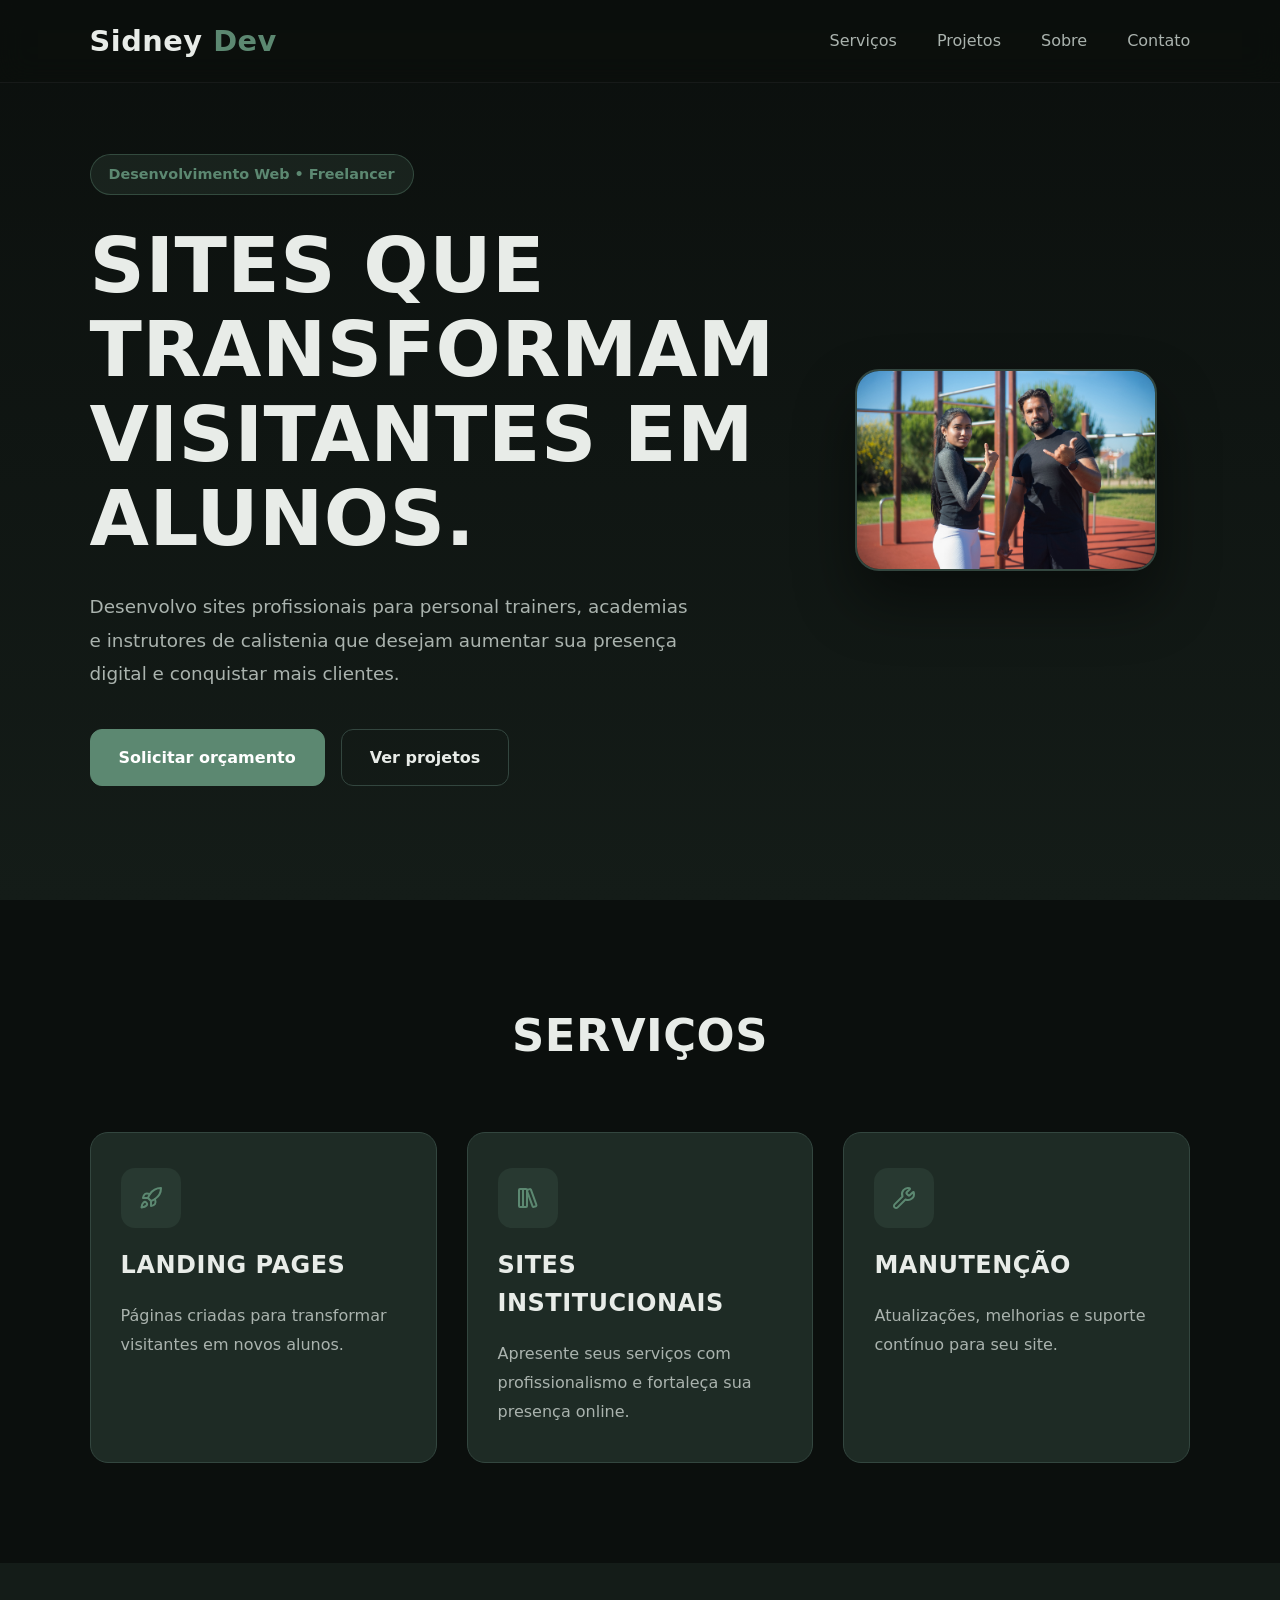
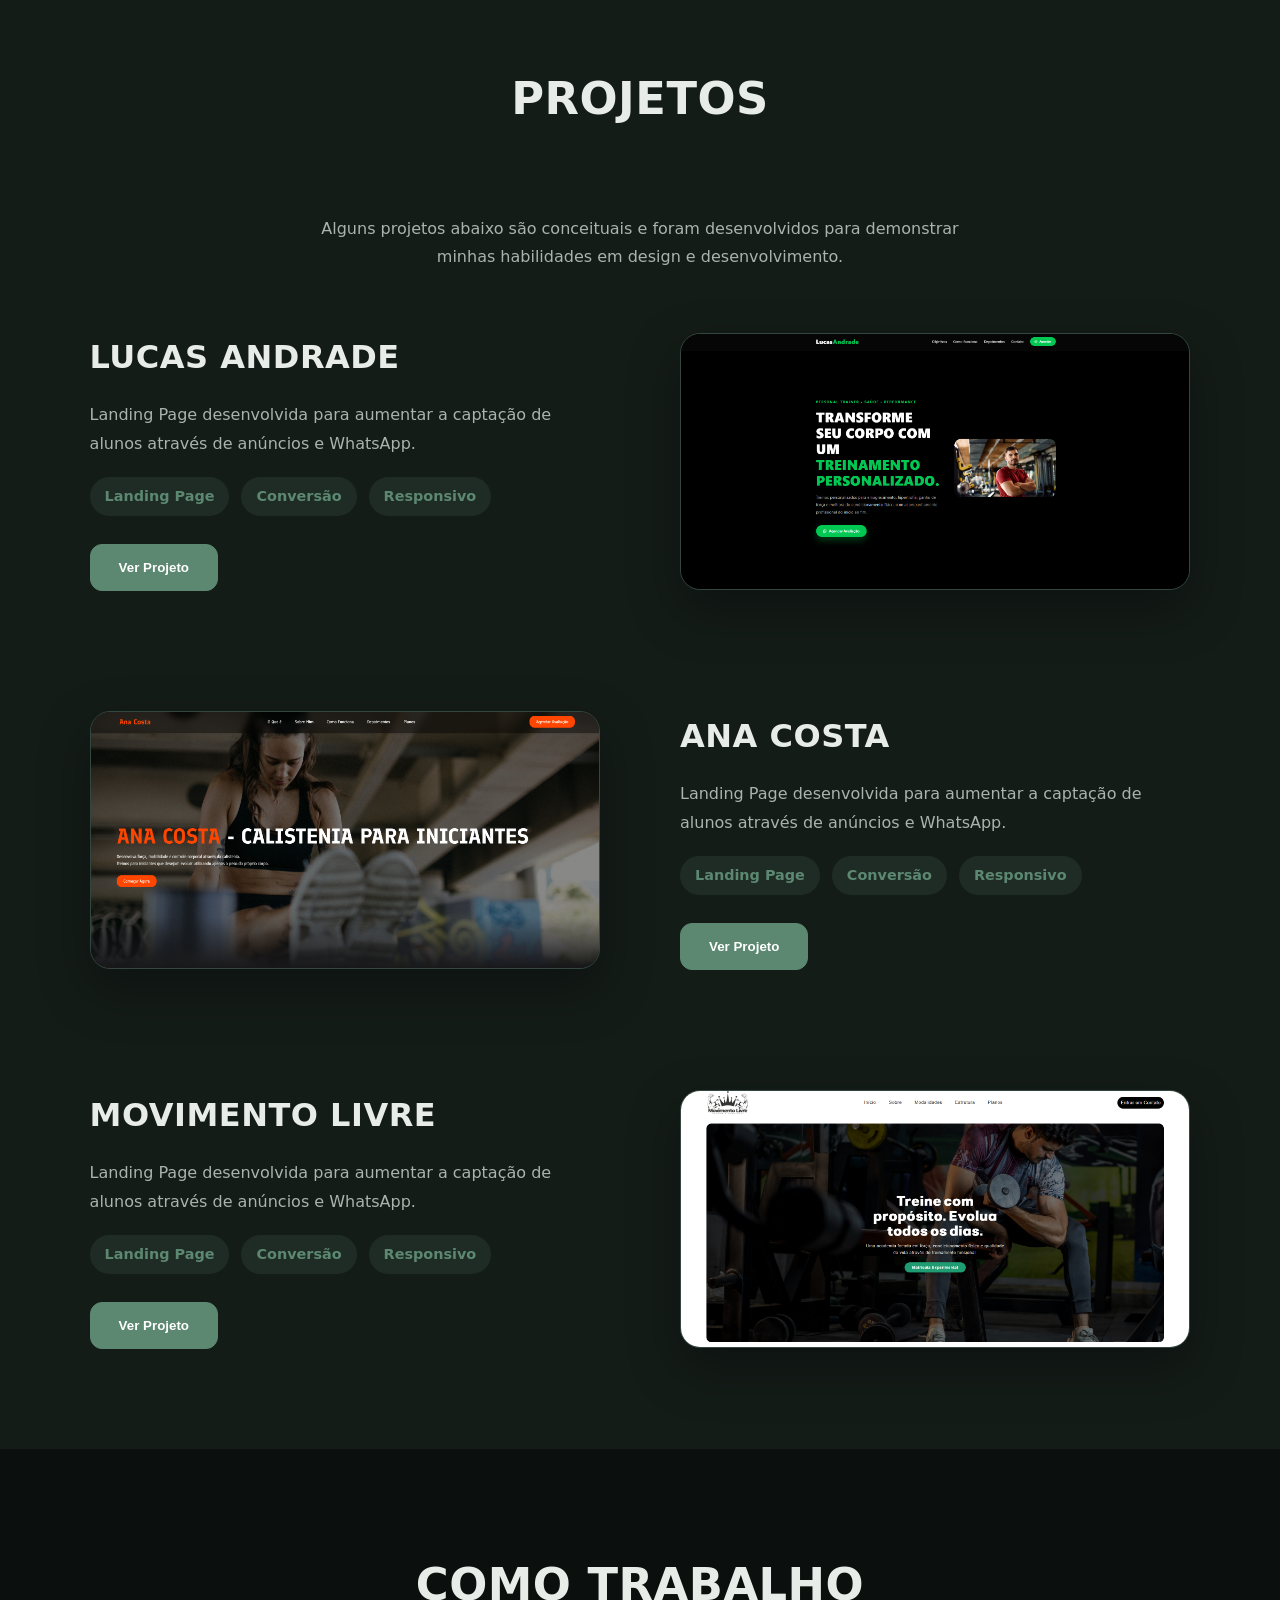
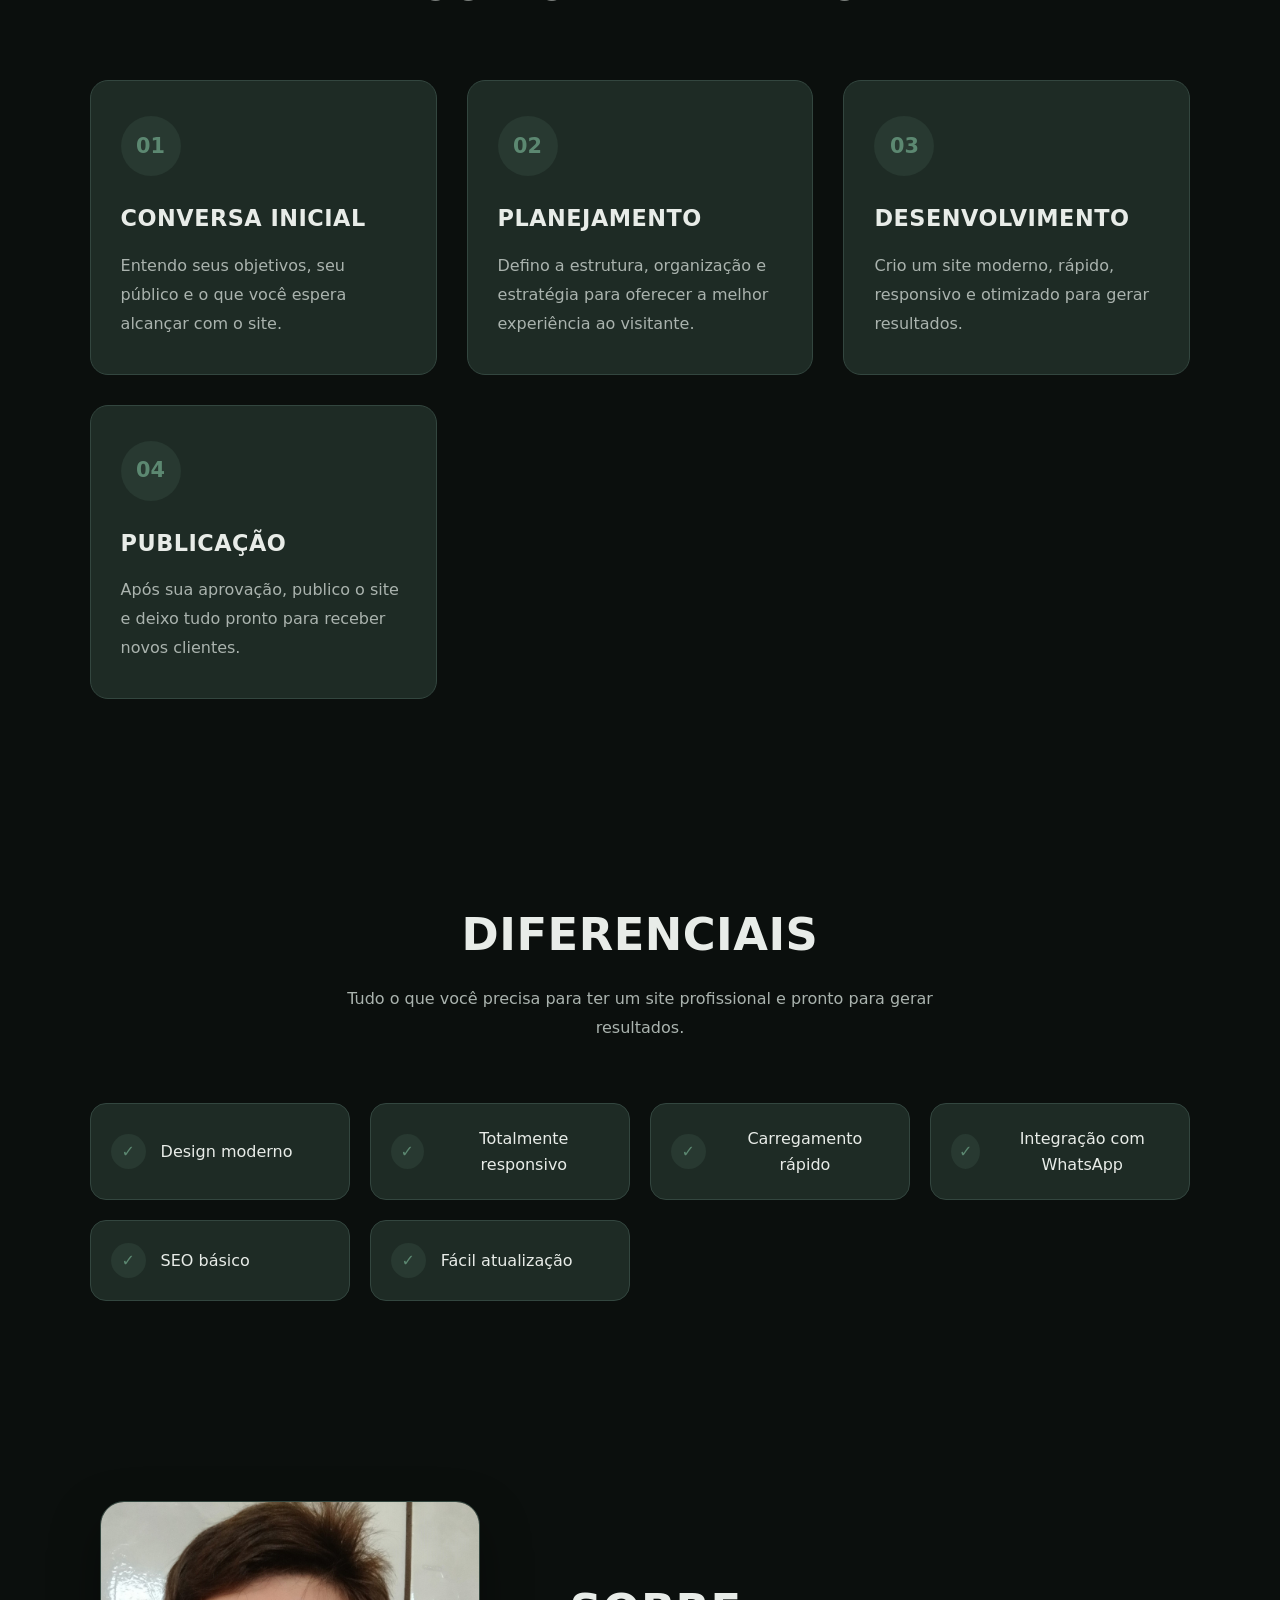
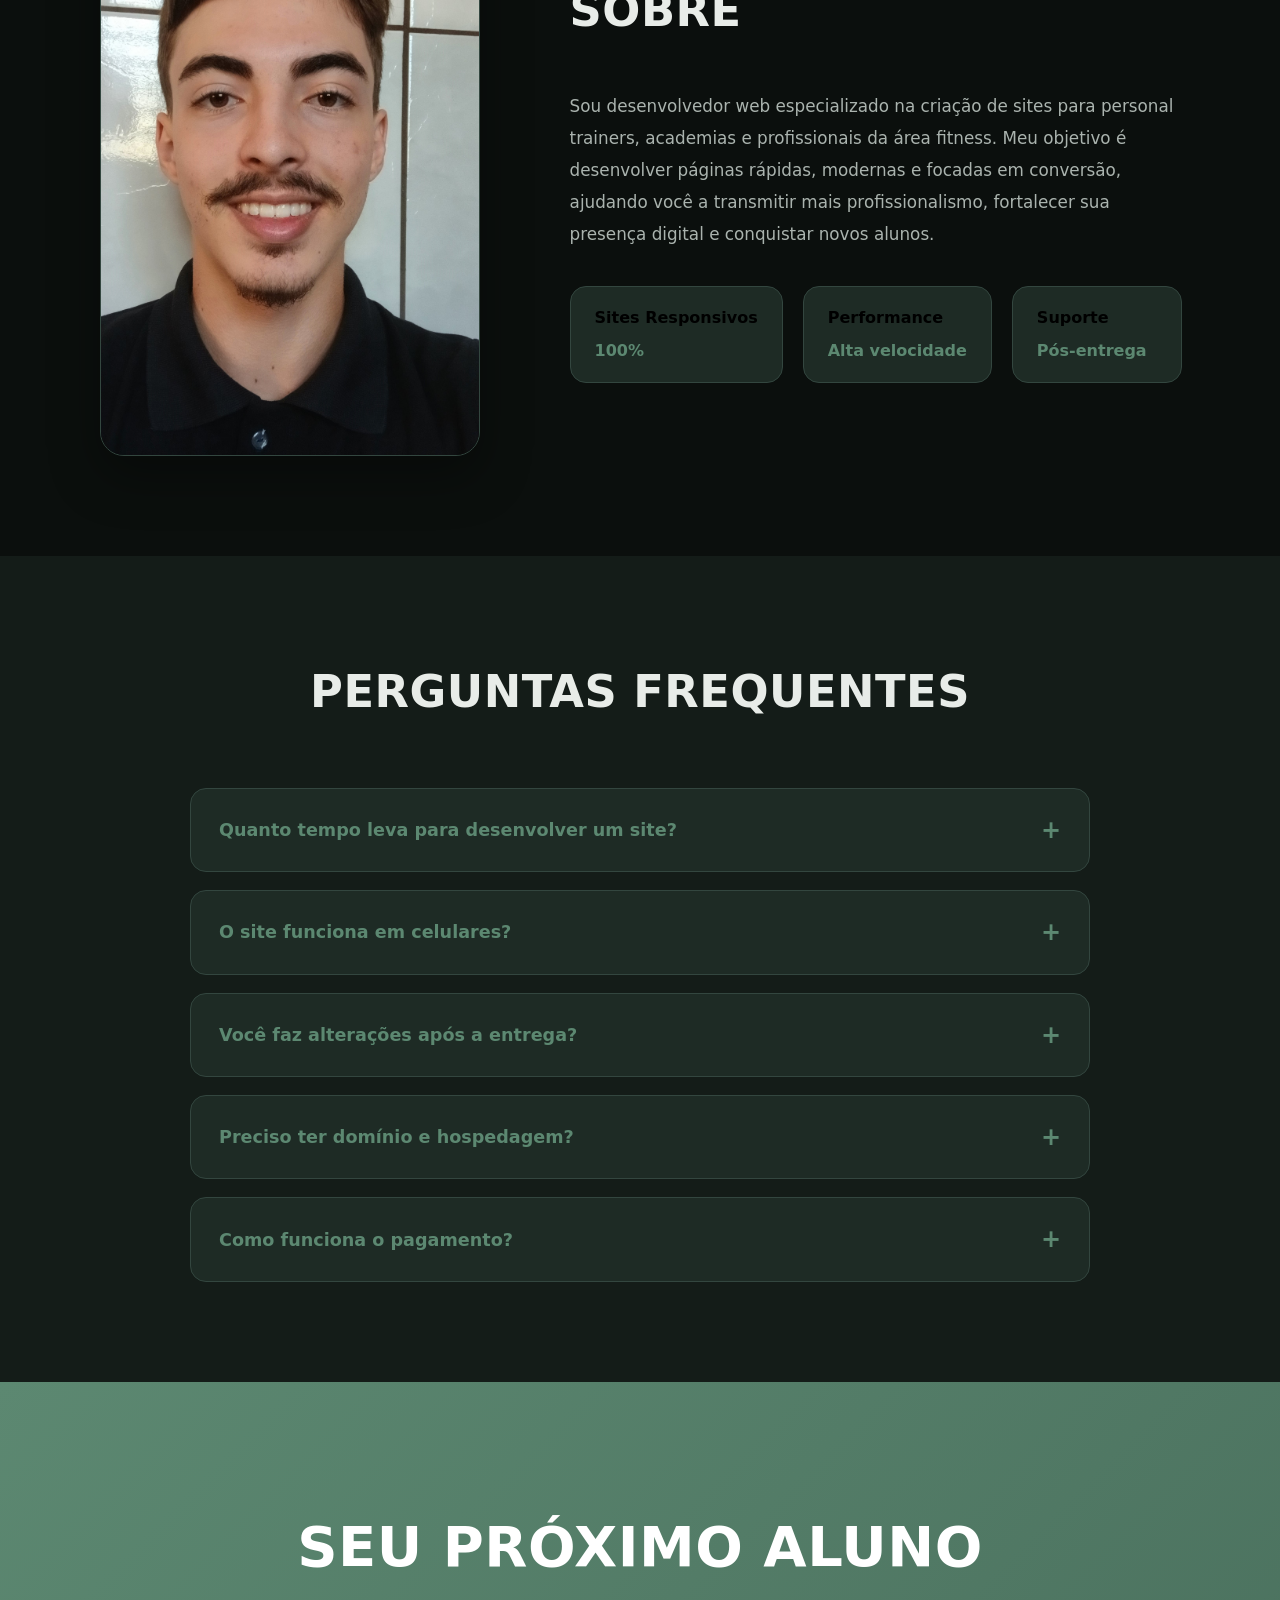
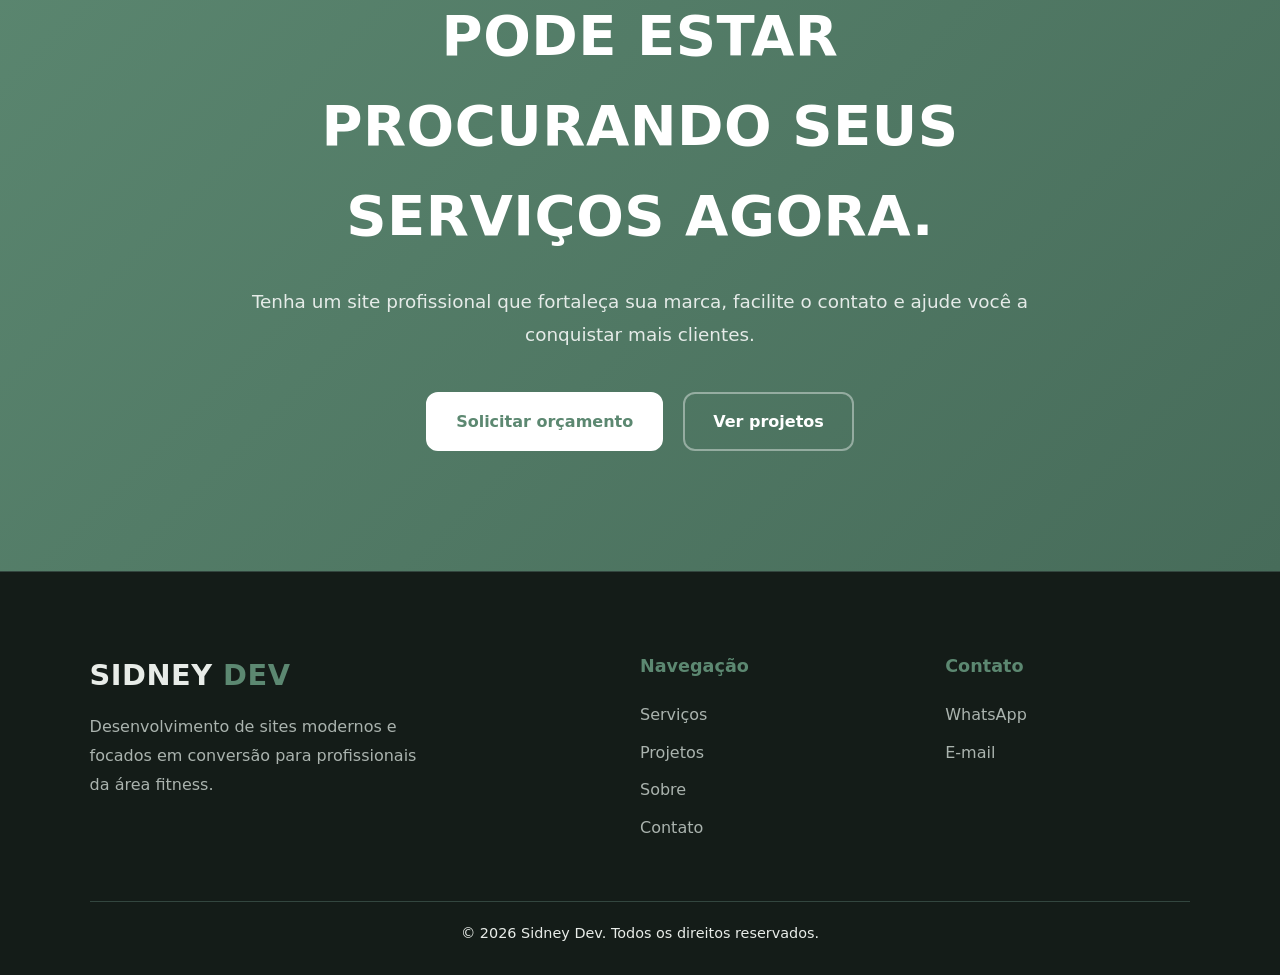
==== templates/index.html @ 1fa7a7bf "responsividade ok" ====
<!DOCTYPE html>
<html lang="en">
<head>
    <meta charset="UTF-8">
    <meta name="viewport" content="width=device-width, initial-scale=1.0">

    <link rel="stylesheet" href="../static/css/style.css">

    <!-- fontawesome -->
    <link rel="stylesheet" href="https://cdnjs.cloudflare.com/ajax/libs/font-awesome/6.6.0/css/all.min.css" integrity="sha512-Kc323vGBEqzTmouAECnVceyQqyqdsSiqLQISBL29aUW4U/M7pSPA/gEUZQqv1cwx4OnYxTxve5UMg5GT6L4JJg==" crossorigin="anonymous" referrerpolicy="no-referrer" />

    <!-- google fonts -->
    <link rel="preconnect" href="https://fonts.googleapis.com">
    <link rel="preconnect" href="https://fonts.gstatic.com" crossorigin>
    <link href="https://fonts.googleapis.com/css2?family=Inter:ital,opsz,wght@0,14..32,100..900;1,14..32,100..900&family=Manrope:wght@200..800&display=swap" rel="stylesheet">

    <title>Sidney Dev</title>
</head>
<body>
    <header>
      
        <a href="#" class="logo">
            Sidney <span>Dev</span>
        </a>
        
        <nav id="menu" class="menu">

            <div class="div-buttom-x">
                <button onclick="myFunction()" id="button-ham-x" class="button-secundario">
                    <i class="fa-solid fa-x"></i>
                </button>
            </div>

            <ul>
                <li><a href="#servicos">Serviços</a></li>
                <li><a href="#projetos">Projetos</a></li>
                <li><a href="#sobre">Sobre</a></li>
                <li><a href="#cta-final">Contato</a></li>
            </ul>
        </nav>

        <button onclick="myFunction()" id="button-ham" class="button-secundario"><i class="fa-solid fa-bars"></i></button>
      
    </header>
    <main>

        <section id="hero">

            <div class="hero-content">

                <span class="tag">
                    Desenvolvimento Web • Freelancer
                </span>

                <h1>
                    Sites que transformam visitantes em alunos.
                </h1>

                <p class="hero-text">
                    Desenvolvo sites profissionais para personal trainers, academias e instrutores de calistenia que desejam aumentar sua presença digital e conquistar mais clientes.
                </p>

                <div class="hero-buttons">

                    <a href="#cta-final" class="button-principal">
                        Solicitar orçamento
                    </a>

                    <a href="#projetos" class="button-secundario">
                        Ver projetos
                    </a>

                </div>

            </div>

            <div class="hero-image">

                <img src="../static/img/pexels-kampus-8346673.jpg" alt="Sidney Dev">

            </div>

        </section>

        <section id="servicos">
            <h2>Serviços</h2>
            <div>

                <div>
                    <div class="icon">
                        <svg xmlns="http://www.w3.org/2000/svg" width="24" height="24" viewBox="0 0 24 24" fill="none" stroke="currentColor" stroke-width="2" stroke-linecap="round" stroke-linejoin="round" class="lucide lucide-rocket-icon lucide-rocket"><path d="M12 15v5s3.03-.55 4-2c1.08-1.62 0-5 0-5"/><path d="M4.5 16.5c-1.5 1.26-2 5-2 5s3.74-.5 5-2c.71-.84.7-2.13-.09-2.91a2.18 2.18 0 0 0-2.91-.09"/><path d="M9 12a22 22 0 0 1 2-3.95A12.88 12.88 0 0 1 22 2c0 2.72-.78 7.5-6 11a22.4 22.4 0 0 1-4 2z"/><path d="M9 12H4s.55-3.03 2-4c1.62-1.08 5 .05 5 .05"/></svg>

                    </div>
                    <h3>Landing Pages</h3>
                    <p>Páginas criadas para transformar visitantes em novos alunos.</p>
                </div>

                <div>
                    <div class="icon">
                        <svg xmlns="http://www.w3.org/2000/svg" width="24" height="24" viewBox="0 0 24 24" fill="none" stroke="currentColor" stroke-width="2" stroke-linecap="round" stroke-linejoin="round" class="lucide lucide-library-big-icon lucide-library-big"><rect width="8" height="18" x="3" y="3" rx="1"/><path d="M7 3v18"/><path d="M20.4 18.9c.2.5-.1 1.1-.6 1.3l-1.9.7c-.5.2-1.1-.1-1.3-.6L11.1 5.1c-.2-.5.1-1.1.6-1.3l1.9-.7c.5-.2 1.1.1 1.3.6Z"/></svg>

                    </div>
                    <h3>Sites Institucionais</h3>
                    <p>Apresente seus serviços com profissionalismo e fortaleça sua presença online.</p>
                </div>

                <div>
                    <div class="icon">
                        <svg xmlns="http://www.w3.org/2000/svg" width="24" height="24" viewBox="0 0 24 24" fill="none" stroke="currentColor" stroke-width="2" stroke-linecap="round" stroke-linejoin="round" class="lucide lucide-wrench-icon lucide-wrench"><path d="M14.7 6.3a1 1 0 0 0 0 1.4l1.6 1.6a1 1 0 0 0 1.4 0l3.106-3.105c.32-.322.863-.22.983.218a6 6 0 0 1-8.259 7.057l-7.91 7.91a1 1 0 0 1-2.999-3l7.91-7.91a6 6 0 0 1 7.057-8.259c.438.12.54.662.219.984z"/></svg>
                    </div>
                    <h3>Manutenção</h3>
                    <p>Atualizações, melhorias e suporte contínuo para seu site.</p>
                </div>

            </div>
        </section>

        <section id="projetos">
            <h2>Projetos</h2>
            <p class="projetos-info">
                Alguns projetos abaixo são conceituais e foram desenvolvidos para demonstrar minhas habilidades em design e desenvolvimento.
            </p>

            <div class="projetos">

                <div class="sobre-projeto">
                    
                    <h3>Lucas Andrade</h3>

                    <p>
                        Landing Page desenvolvida para aumentar a captação de alunos através de anúncios e WhatsApp.
                    </p>

                    <div class="info-projeto">

                        <span>Landing Page</span>

                        <span>Conversão</span>

                        <span>Responsivo</span>

                    </div>

                    <button class="button-principal">
                        <a href="../lucas-andrade-treinamento-personalizado/templates/index.html" target="_blank">
                            Ver Projeto
                        </a>
                    </button>

                </div>
                <div class="img-projeto">
                    <img src="../static/img/capa-lucas-andrade.png" alt="Imagem do Projeto Lucas Andrade">
                </div>
            </div>

            <div class="projetos">

                <div class="img-projeto">
                    <img src="../static/img/capa-ana-costa.png" alt="Imagem do Projeto Ana Costa">
                </div>

                <div class="sobre-projeto">

                    <h3>Ana Costa</h3>

                    <p>
                        Landing Page desenvolvida para aumentar a captação de alunos através de anúncios e WhatsApp.
                    </p>

                    <div class="info-projeto">

                        <span>Landing Page</span>

                        <span>Conversão</span>

                        <span>Responsivo</span>

                    </div>

                    <button class="button-principal">
                        <a href="../ana-costa-intrutora-calistenia/templates/index.html" target="_blank">
                            Ver Projeto
                        </a>
                    </button>
                </div>
                
            </div>

            <div class="projetos">

                <div class="sobre-projeto">

                    <h3>Movimento Livre</h3>

                    <p>
                        Landing Page desenvolvida para aumentar a captação de alunos através de anúncios e WhatsApp.
                    </p>

                    <div class="info-projeto">

                        <span>Landing Page</span>

                        <span>Conversão</span>

                        <span>Responsivo</span>

                    </div>

                    <button class="button-principal">
                        <a href="../movimento-ivre--academia-funcional/templates/index.html" target="_blank">
                            Ver Projeto
                        </a>
                    </button>
                </div>

                <div class="img-projeto">
                    <img src="../static/img/capa-movimento-livre.png" alt="Imagem do Projeto Movimento Livre">
                </div>
            </div>
        </section>

        <section id="como-trabalho">

            <h2>Como Trabalho</h2>

            <div class="processo">

                <div class="etapa">
                    <span>01</span>
                    <h3>Conversa Inicial</h3>
                    <p>Entendo seus objetivos, seu público e o que você espera alcançar com o site.</p>
                </div>

                <div class="etapa">
                    <span>02</span>
                    <h3>Planejamento</h3>
                    <p>Defino a estrutura, organização e estratégia para oferecer a melhor experiência ao visitante.</p>
                </div>

                <div class="etapa">
                    <span>03</span>
                    <h3>Desenvolvimento</h3>
                    <p>Crio um site moderno, rápido, responsivo e otimizado para gerar resultados.</p>
                </div>

                <div class="etapa">
                    <span>04</span>
                    <h3>Publicação</h3>
                    <p>Após sua aprovação, publico o site e deixo tudo pronto para receber novos clientes.</p>
                </div>

            </div>

        </section>

        <section id="diferenciais">

            <h2>Diferenciais</h2>

            <p class="diferenciais-sub">
                Tudo o que você precisa para ter um site profissional e pronto para gerar resultados.
            </p>

            <div class="diferenciais-grid">

                <div class="diferencial">
                    <span>✓</span>
                    <p>Design moderno</p>
                </div>

                <div class="diferencial">
                    <span>✓</span>
                    <p>Totalmente responsivo</p>
                </div>

                <div class="diferencial">
                    <span>✓</span>
                    <p>Carregamento rápido</p>
                </div>

                <div class="diferencial">
                    <span>✓</span>
                    <p>Integração com WhatsApp</p>
                </div>

                <div class="diferencial">
                    <span>✓</span>
                    <p>SEO básico</p>
                </div>

                <div class="diferencial">
                    <span>✓</span>
                    <p>Fácil atualização</p>
                </div>

            </div>

        </section>

        <section id="sobre">

            <div class="sobre-img">
                <img src="../static/img/photo-me.jpg" alt="Imagem de Sidney Dev">
            </div>

            <div class="sobre">
                <h2>Sobre</h2>

                <p>
                    Sou desenvolvedor web especializado na criação de sites para
                    personal trainers, academias e profissionais da área fitness.

                    Meu objetivo é desenvolver páginas rápidas, modernas e focadas em
                    conversão, ajudando você a transmitir mais profissionalismo,
                    fortalecer sua presença digital e conquistar novos alunos.
                </p>

                <div class="sobre-dados">

                    <div>
                        <strong>Sites Responsivos</strong>
                        <span>100%</span>
                    </div>

                    <div>
                        <strong>Performance</strong>
                        <span>Alta velocidade</span>
                    </div>

                    <div>
                        <strong>Suporte</strong>
                        <span>Pós-entrega</span>
                    </div>

                </div>

            </div>

        </section>

        <section id="faq">

            <h2>Perguntas Frequentes</h2>

            <div class="faq-container">

                <details>
                    <summary>Quanto tempo leva para desenvolver um site?</summary>
                    <p>
                        O prazo varia conforme a complexidade do projeto, mas a maioria
                        dos sites é entregue entre 7 e 15 dias úteis.
                    </p>
                </details>

                <details>
                    <summary>O site funciona em celulares?</summary>
                    <p>
                        Sim. Todos os sites são desenvolvidos com design responsivo,
                        garantindo uma boa experiência em celulares, tablets e computadores.
                    </p>
                </details>

                <details>
                    <summary>Você faz alterações após a entrega?</summary>
                    <p>
                        Sim. Também ofereço suporte e manutenção para ajustes,
                        atualizações e melhorias no site.
                    </p>
                </details>

                <details>
                    <summary>Preciso ter domínio e hospedagem?</summary>
                    <p>
                        Caso ainda não tenha, posso orientar você na escolha e realizar
                        toda a configuração necessária.
                    </p>
                </details>

                <details>
                    <summary>Como funciona o pagamento?</summary>
                    <p>
                        O pagamento é combinado durante o orçamento. Dependendo do
                        projeto, é possível dividir em etapas.
                    </p>
                </details>

            </div>

        </section>

        <section id="cta-final">

            <div class="cta-container">

                <h2>Seu próximo aluno pode estar procurando seus serviços agora.</h2>

                <p>
                    Tenha um site profissional que fortaleça sua marca, facilite o contato e ajude você a conquistar mais clientes.
                </p>

                <div class="cta-buttons">

                    <a href="https://wa.me/SEUNUMERO" class="button-principal">
                        Solicitar orçamento
                    </a>

                    <a href="#projetos" class="button-secundario">
                        Ver projetos
                    </a>

                </div>

            </div>

        </section>
    </main>

    <footer id="footer">

        <div class="footer-container">

            <div class="footer-brand">
                <h3>Sidney <span>Dev</span></h3>
                <p>
                    Desenvolvimento de sites modernos e focados em conversão
                    para profissionais da área fitness.
                </p>
            </div>

            <div class="footer-links">

                <h4>Navegação</h4>

                <a href="#servicos">Serviços</a>
                <a href="#projetos">Projetos</a>
                <a href="#sobre">Sobre</a>
                <a href="#cta-final">Contato</a>

            </div>

            <div class="footer-contact">

                <h4>Contato</h4>

                <a href="https://wa.me/SEUNUMERO">WhatsApp</a>
                <a href="mailto:seuemail@email.com">E-mail</a>

            </div>

        </div>

        <div class="footer-bottom">
            <p>© 2026 Sidney Dev. Todos os direitos reservados.</p>
        </div>

    </footer>
    <script src="../static/js/script.js"></script>
</body>
</html>
---- static/css/style.css ----
/* :root{

    --fundo: #ffffff;
    --cinza-1: #202020;
    --cinza-2: #1b1b1b;
    --cinza3: #292626;
    --preto: #000000;
    --laranja: #fe4600;
    --verde: #209c73;


    --black:#000;
    
    --muted:#bdbdbd;



} */

:root{
    --bg:#0B0F0D;
    --bg-secondary:#141C18;

    --surface:#1E2B25;
    --border:#33463F;

    --text:#E8ECE8;
    --text-secondary:#AAB3AE;

    --primary:#5C8871;
    --primary-hover:#7EA28D;

    --inter: "Inter", sans-serif;
    --marope: "Manrope", sans-serif;
}

/* ========================================
   RESET MODERNO
======================================== */

*,
*::before,
*::after{

    margin:0;
    padding:0;
    box-sizing:border-box;

    scroll-behavior:smooth;
}

body{

    overflow-x: hidden;
    background: var(--cinza-1);

    color: var(--white);

    font-family:system-ui, -apple-system, Segoe UI, Roboto, Arial, sans-serif;

    line-height:1.6;

    background-color: var(--bg);

    /* background:
        linear-gradient(
        180deg,
        #17241F 0%,
        #101513 40%,
        #0B0F0D 100%
    ); */
}

/* remove bullets */
ul{
    list-style:none;
}

/* links padrão */
a{
    text-decoration:none;
    color:inherit;
}

/* ========================================
   TIPOGRAFIA
======================================== */

p,
li{

    font-size:clamp (.6, 5vw, 1rem);

    color:var(--text);
}

/* títulos */

h1,h2,h3{

    color:var(--text);

    font-family:system-ui, sans-serif;

    text-transform:uppercase;

    letter-spacing:.5px;
}

/* H2 MAIS PROFISSIONAL */

h2{

    font-size:clamp(1.1rem, 5vw, 2.2rem);
    margin-bottom:20px;
}

/* espaçamento de seção */

section{

    padding-block:100px;
}

/* título dentro de section */
section > h2{

    margin-bottom:40px;
}

/* header */
header{
    position:fixed;
    top:0;
    left:0;
    width:100%;

    display:flex;
    justify-content:space-between;
    align-items:center;

    padding:18px 7%;
    z-index:1000;

    background:rgba(11,15,13,.75);
    backdrop-filter:blur(14px);
    border-bottom:1px solid rgba(255,255,255,.05);
}

.logo{
    font-family:var(--manrope);
    font-size:1.8rem;
    font-weight:800;
    letter-spacing:.5px;
    text-decoration:none;
    color:var(--text);
    transition:.3s;
}

.logo span{
    color:var(--primary);
}

.logo:hover{
    transform:translateY(-2px);
}

.menu ul{
    display:flex;
    align-items:center;
    gap:2.5rem;
    list-style:none;
}

.menu a{
    position:relative;
    text-decoration:none;
    color:var(--text-secondary);
    font-weight:500;
    transition:.3s;
}

.menu a:hover{
    color:var(--text);
}

.menu a::after{
    content:"";
    position:absolute;
    left:50%;
    bottom:-6px;

    width:100%;
    height:2px;

    background:var(--primary);

    transform:translateX(-50%) scaleX(0);
    transform-origin:center;

    transition:.35s ease;
}

.menu a:hover::after{
    transform:translateX(-50%) scaleX(1);
}

/* HERO */

#hero{
    min-height:100vh;

    display:grid;
    grid-template-columns:1.1fr .9fr;
    align-items:center;
    gap:5rem;

    padding:120px 7% 80px;

    background:linear-gradient(
        180deg,
        var(--bg),
        var(--bg-secondary)
    );
}

.hero-content{
    display:flex;
    flex-direction:column;
    gap:1.8rem;
}

.tag{
    width:max-content;

    padding:8px 18px;

    border-radius:50px;

    background:rgba(92,136,113,.15);
    border:1px solid rgba(92,136,113,.4);

    color:var(--primary);

    font-size:.9rem;
    font-weight:600;
}

.hero-content h1{
    font-family:var(--manrope);

    font-size:clamp(2rem,6vw,5rem);

    line-height:1.1;
    font-weight:800;
}

.hero-text{
    max-width:600px;

    color:var(--text-secondary);

    font-size:1.15rem;

    line-height:1.8;
}

.hero-buttons{
    display:flex;
    gap:1rem;
    margin-top:10px;
}

.button-principal,
.button-secundario{
    display:inline-flex;
    justify-content:center;
    align-items:center;

    padding:15px 28px;

    border-radius:12px;

    text-decoration:none;

    font-weight:600;

    transition:.3s;

    cursor:pointer;
}

.button-principal{
    background:var(--primary);
    color:white;
    border:1px solid var(--primary);
}

.button-principal:hover{
    background:var(--primary-hover);
    transform:translateY(-3px);
    box-shadow:0 15px 35px rgba(92,136,113,.35);
}

.button-secundario{
    background:transparent;
    color:var(--text);
    border:1px solid var(--border);
}

.button-secundario:hover{
    background:var(--surface);
    transform:translateY(-3px);
}

.hero-image{
    display:flex;
    justify-content:center;
}

.hero-image img{
    width:100%;
    max-width:620px;

    border-radius:24px;

    object-fit:cover;

    border:2px solid var(--border);

    box-shadow:
        0 30px 60px rgba(0,0,0,.45);

    transition:.4s;
}

.hero-image img:hover{
    transform:scale(1.03);
}

/* =========================
   SERVIÇOS
========================= */

#servicos{
    padding:100px 7%;
    background:var(--bg);
}

#servicos h2{
    text-align:center;
    font-size:2.8rem;
    font-family:var(--manrope);
    margin-bottom:60px;
}

#servicos > div{
    display:grid;
    grid-template-columns:repeat(auto-fit,minmax(280px,1fr));
    gap:30px;
}

#servicos > div > div{
    background:var(--surface);
    border:1px solid var(--border);
    border-radius:18px;

    padding:35px 30px;

    transition:.35s ease;

    display:flex;
    flex-direction:column;
    gap:18px;
}

#servicos > div > div:hover{
    transform:translateY(-10px);
    border-color:var(--primary);

    box-shadow:
        0 20px 40px rgba(0,0,0,.35);
}

#servicos h3{
    font-size:1.5rem;
    font-family:var(--manrope);
    color:var(--text);
}

#servicos p{
    color:var(--text-secondary);
    line-height:1.8;
    font-size:1rem;
}

.icon{
    width:60px;
    height:60px;

    display:flex;
    align-items:center;
    justify-content:center;

    font-size:1.8rem;

    border-radius:14px;

    background:rgba(92,136,113,.15);
    color:var(--primary);
}

/* =========================
   PROJETOS
========================= */

#projetos{
    padding:100px 7%;
    background:var(--bg-secondary);
}

#projetos h2{
    text-align:center;
    font-size:2.8rem;
    font-family:var(--manrope);
    margin-bottom:80px;
}

.projetos{
    display:grid;
    grid-template-columns:1fr 1fr;
    align-items:center;
    gap:80px;

    margin-bottom:120px;
}

.projetos:last-child{
    margin-bottom:0;
}

.sobre-projeto{
    display:flex;
    flex-direction:column;
    align-items:flex-start;
    gap:18px;
}

.sobre-projeto h3{
    font-family:var(--manrope);
    font-size:2rem;
}

.sobre-projeto p{
    color:var(--text-secondary);
    line-height:1.8;
    max-width:500px;
}

.sobre-projeto span{
    padding:8px 16px;

    border-radius:999px;

    background:rgba(92,136,113,.15);

    color:var(--primary);

    font-weight:600;
}

.img-projeto{
    display:flex;
    justify-content:center;
}

.img-projeto img{
    width:100%;
    max-width:600px;

    border-radius:20px;

    border:1px solid var(--border);

    object-fit:cover;

    transition:.4s;

    box-shadow:
        0 20px 50px rgba(0,0,0,.35);
}

.img-projeto img:hover{
    transform:translateY(-8px) scale(1.02);
}

.sobre-projeto button{
    margin-top:10px;
}

@media (max-width:900px){

    .projetos{
        grid-template-columns:1fr;
        gap:40px;
        margin-bottom:80px;
    }

    .projetos:nth-child(even) .img-projeto{
        order:1;
    }

    .sobre-projeto{
        text-align:center;
        align-items:center;
    }

}

.info-projeto{
    display:flex;
    gap:12px;
    flex-wrap:wrap;
}

.info-projeto span{
    padding:8px 15px;

    border-radius:50px;

    background:rgba(92,136,113,.15);

    color:var(--primary);

    font-size:.9rem;
    font-weight:600;
}

.projetos-info{
    max-width:700px;
    margin:0 auto 60px;
    text-align:center;
    color:var(--text-secondary);
    line-height:1.8;
}

/* =========================
   COMO TRABALHO
========================= */

#como-trabalho{
    padding:100px 7%;
    background:var(--bg);
}

#como-trabalho h2{
    text-align:center;
    font-size:2.8rem;
    font-family:var(--manrope);
    margin-bottom:60px;
}

.processo{
    display:grid;
    grid-template-columns:repeat(auto-fit,minmax(260px,1fr));
    gap:30px;
}

.etapa{
    background:var(--surface);
    border:1px solid var(--border);
    border-radius:18px;

    padding:35px 30px;

    transition:.35s;

    position:relative;
}

.etapa:hover{
    transform:translateY(-8px);
    border-color:var(--primary);
    box-shadow:0 20px 40px rgba(0,0,0,.35);
}

.etapa span{
    display:flex;
    align-items:center;
    justify-content:center;

    width:60px;
    height:60px;

    border-radius:50%;

    background:rgba(92,136,113,.15);

    color:var(--primary);

    font-size:1.3rem;
    font-weight:700;

    margin-bottom:25px;
}

.etapa h3{
    font-family:var(--manrope);
    font-size:1.4rem;
    margin-bottom:15px;
}

.etapa p{
    color:var(--text-secondary);
    line-height:1.8;
}

/* =========================
   DIFERENCIAIS
========================= */

#diferenciais{
    padding:100px 7%;
    background:var(--bg);
    text-align:center;
}

#diferenciais h2{
    font-size:2.8rem;
    font-family:var(--manrope);
    margin-bottom:15px;
}

.diferenciais-sub{
    color:var(--text-secondary);
    max-width:650px;
    margin:0 auto 60px;
    line-height:1.8;
}

.diferenciais-grid{
    display:grid;
    grid-template-columns:repeat(auto-fit,minmax(240px,1fr));
    gap:20px;
}

.diferencial{
    background:var(--surface);
    border:1px solid var(--border);
    border-radius:16px;

    padding:22px 20px;

    display:flex;
    align-items:center;
    gap:15px;

    transition:.3s;
}

.diferencial:hover{
    transform:translateY(-6px);
    border-color:var(--primary);
    box-shadow:0 15px 35px rgba(0,0,0,.3);
}

.diferencial span{
    width:35px;
    height:35px;

    display:flex;
    align-items:center;
    justify-content:center;

    border-radius:50%;

    background:rgba(92,136,113,.15);
    color:var(--primary);

    font-weight:700;
}

.diferencial p{
    color:var(--text);
    font-weight:500;
}

/* =========================
   SOBRE
========================= */

#sobre{
    padding:100px 7%;

    display:grid;
    grid-template-columns:400px 1fr;
    gap:80px;

    align-items:center;

    background:var(--bg);
}

.sobre-img{
    display:flex;
    justify-content:center;
}

.sobre-img img{
    width:100%;
    max-width:380px;

    border-radius:24px;

    border:1px solid var(--border);

    object-fit:cover;

    box-shadow:
        0 20px 50px rgba(0,0,0,.35);

    transition:.35s;
}

.sobre-img img:hover{
    transform:translateY(-8px);
}

.sobre{
    display:flex;
    flex-direction:column;
    gap:25px;
}

.sobre h2{
    font-size:2.8rem;
    font-family:var(--manrope);
}

.sobre p{
    color:var(--text-secondary);
    line-height:1.9;
    max-width:650px;
    font-size:1.05rem;
}

@media (max-width:900px){

    #sobre{
        grid-template-columns:1fr;
        gap:50px;
        text-align:center;
    }

    .sobre{
        align-items:center;
    }

}

.sobre-dados{
    display:flex;
    gap:20px;
    flex-wrap:wrap;
    margin-top:10px;
}

.sobre-dados div{
    background:var(--surface);
    border:1px solid var(--border);
    border-radius:16px;

    padding:18px 24px;

    min-width:170px;
}

.sobre-dados strong{
    display:block;
    margin-bottom:8px;
    font-family:var(--manrope);
}

.sobre-dados span{
    color:var(--primary);
    font-weight:600;
}

@media (max-width: 1210px) {
    .sobre-dados {
        justify-content: center;
    }
}

/* =========================
   FAQ
========================= */

#faq{
    padding:100px 7%;
    background:var(--bg-secondary);
}

#faq h2{
    text-align:center;
    font-size:2.8rem;
    font-family:var(--manrope);
    margin-bottom:60px;
}

.faq-container{
    max-width:900px;
    margin:auto;

    display:flex;
    flex-direction:column;
    gap:18px;
}

.faq-container details{
    background:var(--surface);
    border:1px solid var(--border);
    border-radius:16px;
    overflow:hidden;

    transition:.3s;
}

.faq-container details:hover{
    border-color:var(--primary);
}

.faq-container summary{
    list-style:none;
    color: var(--primary);

    cursor:pointer;

    padding:22px 28px;

    font-size:1.1rem;
    font-weight:600;

    display:flex;
    justify-content:space-between;
    align-items:center;
}

.faq-container summary::-webkit-details-marker{
    display:none;
}

.faq-container summary::after{
    content:"+";
    font-size:1.5rem;
    color:var(--primary);

    transition:.3s;
}

.faq-container details[open] summary::after{
    content:"−";
    transform:rotate(180deg);
}

.faq-container p{
    padding:0 28px 25px;
    color:var(--text-secondary);
    line-height:1.8;
}

/* =========================
   CTA FINAL
========================= */

#cta-final{
    padding:120px 7%;

    background:linear-gradient(
        135deg,
        var(--primary),
        #476c5a
    );
}

.cta-container{
    max-width:800px;
    margin:auto;

    text-align:center;
}

.cta-container h2{
    font-family:var(--manrope);
    font-size:clamp(2.5rem,5vw,3.5rem);

    color:#fff;

    margin-bottom:25px;
}

.cta-container p{
    color:rgba(255,255,255,.85);

    font-size:1.15rem;

    line-height:1.8;

    margin-bottom:40px;
}

.cta-buttons{
    display:flex;
    justify-content:center;
    gap:20px;
    flex-wrap:wrap;
}

#cta-final .button-principal{
    background:#fff;
    color:var(--primary);
    border:2px solid #fff;
}

#cta-final .button-principal:hover{
    background:transparent;
    color:#fff;
}

#cta-final .button-secundario{
    background:transparent;
    color:#fff;
    border:2px solid rgba(255,255,255,.4);
}

#cta-final .button-secundario:hover{
    background:rgba(255,255,255,.12);
}

/* =========================
   FOOTER
========================= */

#footer{
    background:var(--bg-secondary);
    padding:80px 7% 30px;
    border-top:1px solid var(--border);
}

.footer-container{
    display:grid;
    grid-template-columns:2fr 1fr 1fr;
    gap:60px;

    max-width:1200px;
    margin:auto;
}

.footer-brand h3{
    font-family:var(--manrope);
    font-size:1.8rem;
    margin-bottom:15px;
}

.footer-brand h3 span{
    color:var(--primary);
}

.footer-brand p{
    color:var(--text-secondary);
    line-height:1.8;
    max-width:350px;
}

.footer-links,
.footer-contact{
    display:flex;
    flex-direction:column;
    gap:12px;
}

.footer-links h4,
.footer-contact h4{
    font-size:1.1rem;
    margin-bottom:10px;
    color: var(--primary);
}

.footer-links a,
.footer-contact a{
    text-decoration:none;
    color:var(--text-secondary);
    transition:.3s;
}

.footer-links a:hover,
.footer-contact a:hover{
    color:var(--primary);
    transform:translateX(5px);
}

.footer-bottom{
    text-align:center;
    margin-top:60px;
    padding-top:20px;
    border-top:1px solid var(--border);

    color:var(--text-secondary);
    font-size:.9rem;
}

.div-buttom-x {
    display: none;
}

#button-ham {
    display: none;
}

@media (max-width: 1000px) {
    #hero {
        grid-template-columns:1fr;
    }
}

@media (max-width: 600px) {
    /* botão hambúrguer */
    #button-ham{
        display:block;
    }

    /* MENU MOBILE LATERAL */
    .menu{

        position:fixed;
        top:0;
        right:0;

        width:min(380px, 90vw);
        height:100vh;

        background:rgba(15,15,15,.97);
        backdrop-filter:blur(12px);

        box-shadow:-10px 0 30px rgba(0,0,0,.4);

        display:flex;
        flex-direction:column;

        transform:translateX(100%);
        transition:.35s ease;

        z-index:999;
    }

    /* quando abrir (você precisa adicionar essa classe no JS) */
    .menu.active{
        transform:translateX(0);
    }

    /* botão fechar */
    .div-buttom-x{

        display:flex;
        justify-content:flex-end;

        padding:20px;

        border-bottom:1px solid rgba(255,255,255,.1);
    }

    #button-ham-x:hover{

        background:var(--verde);
        transform:rotate(90deg);
    }

    /* MENU LISTA */
    .menu ul{

        flex-direction:column;
        gap:12px;

        padding:30px;

    }

    .menu ul li a{

        display:block;

        padding:14px 12px;

        border-radius:10px;
    }

    .menu ul li a:hover{

        background:rgba(255,255,255,.06);
        padding-left:18px;
    }

    /* botão whatsapp mobile */
    .btn-header{

        width:100%;
        justify-content:center;

        margin-top:20px;
    }

    /* esconder menu desktop button */
    .menu-btn{
        display:block;
    }

    .hero,
    .process,
    .cta {
        display: flex;
        flex-direction: column;
    }
}

@media (max-width: 450px) {

    .footer-container {
        grid-template-columns: 1fr;
    }
    
}
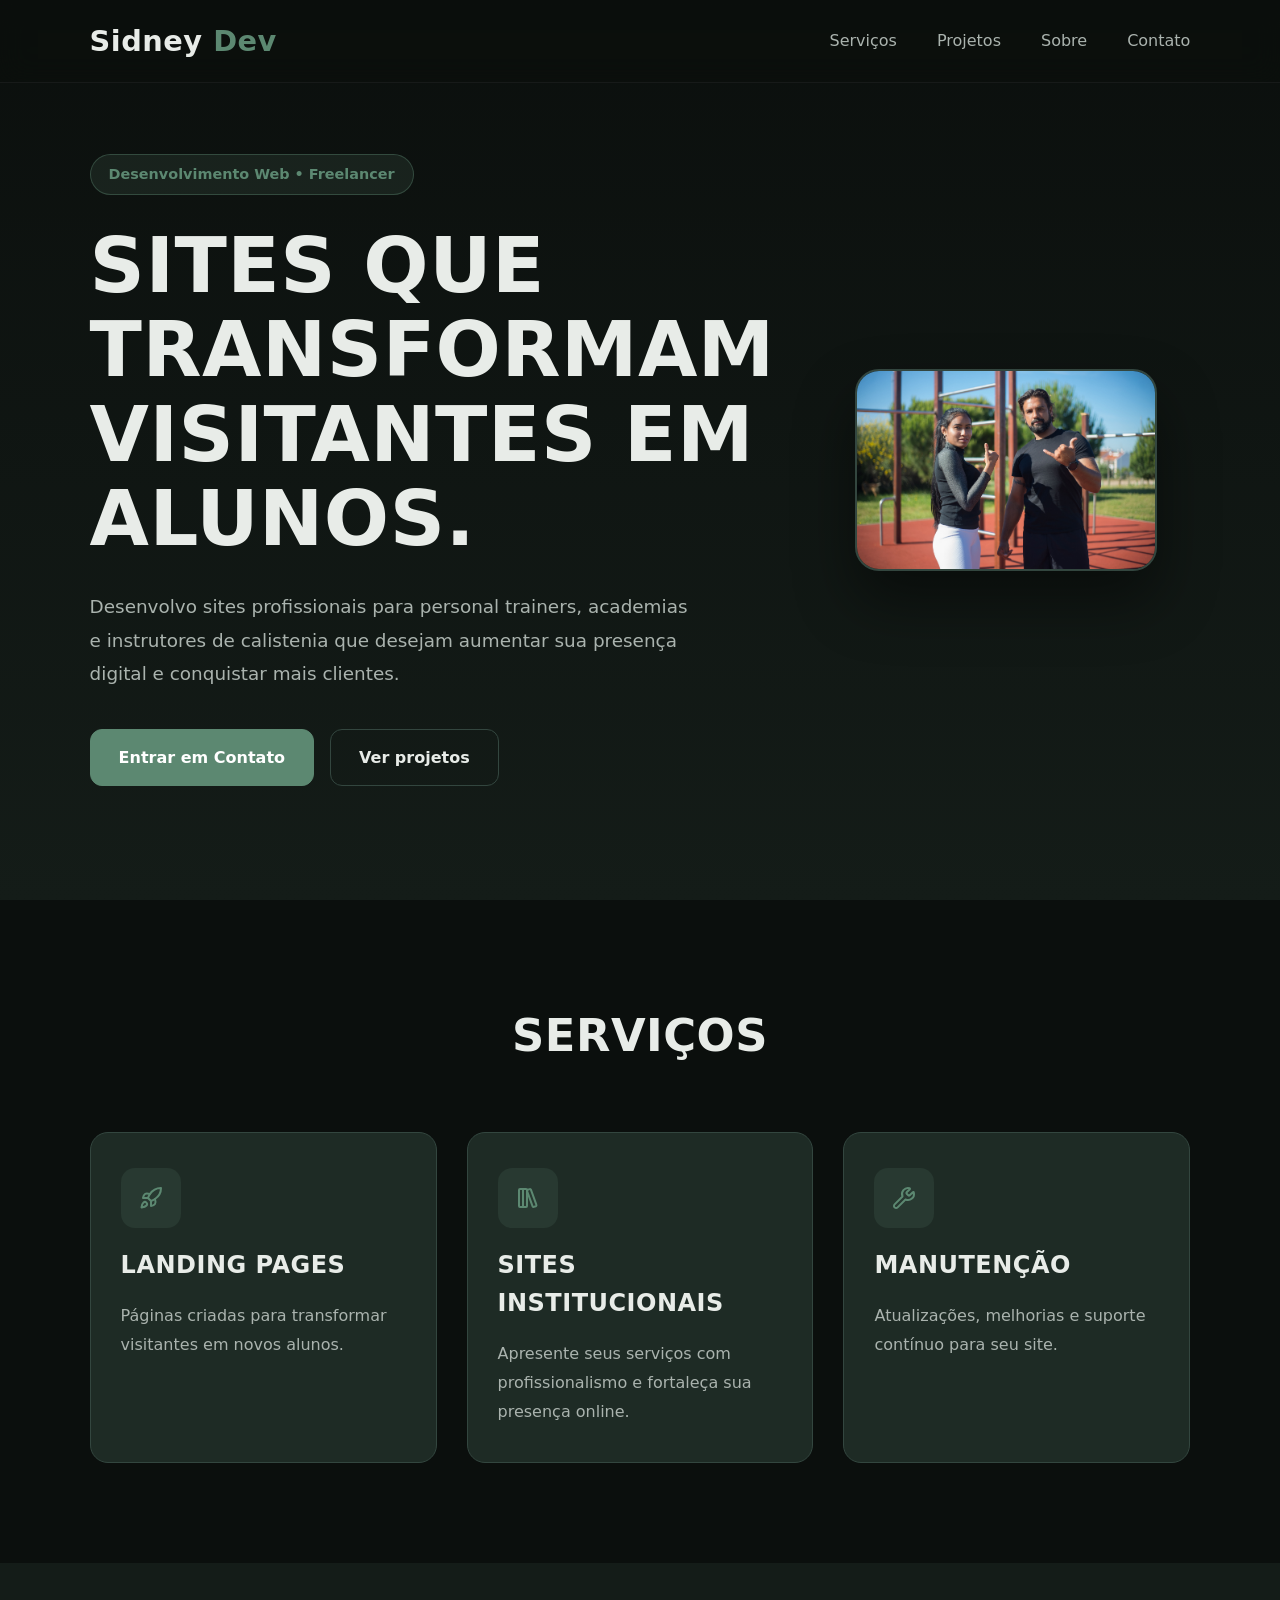
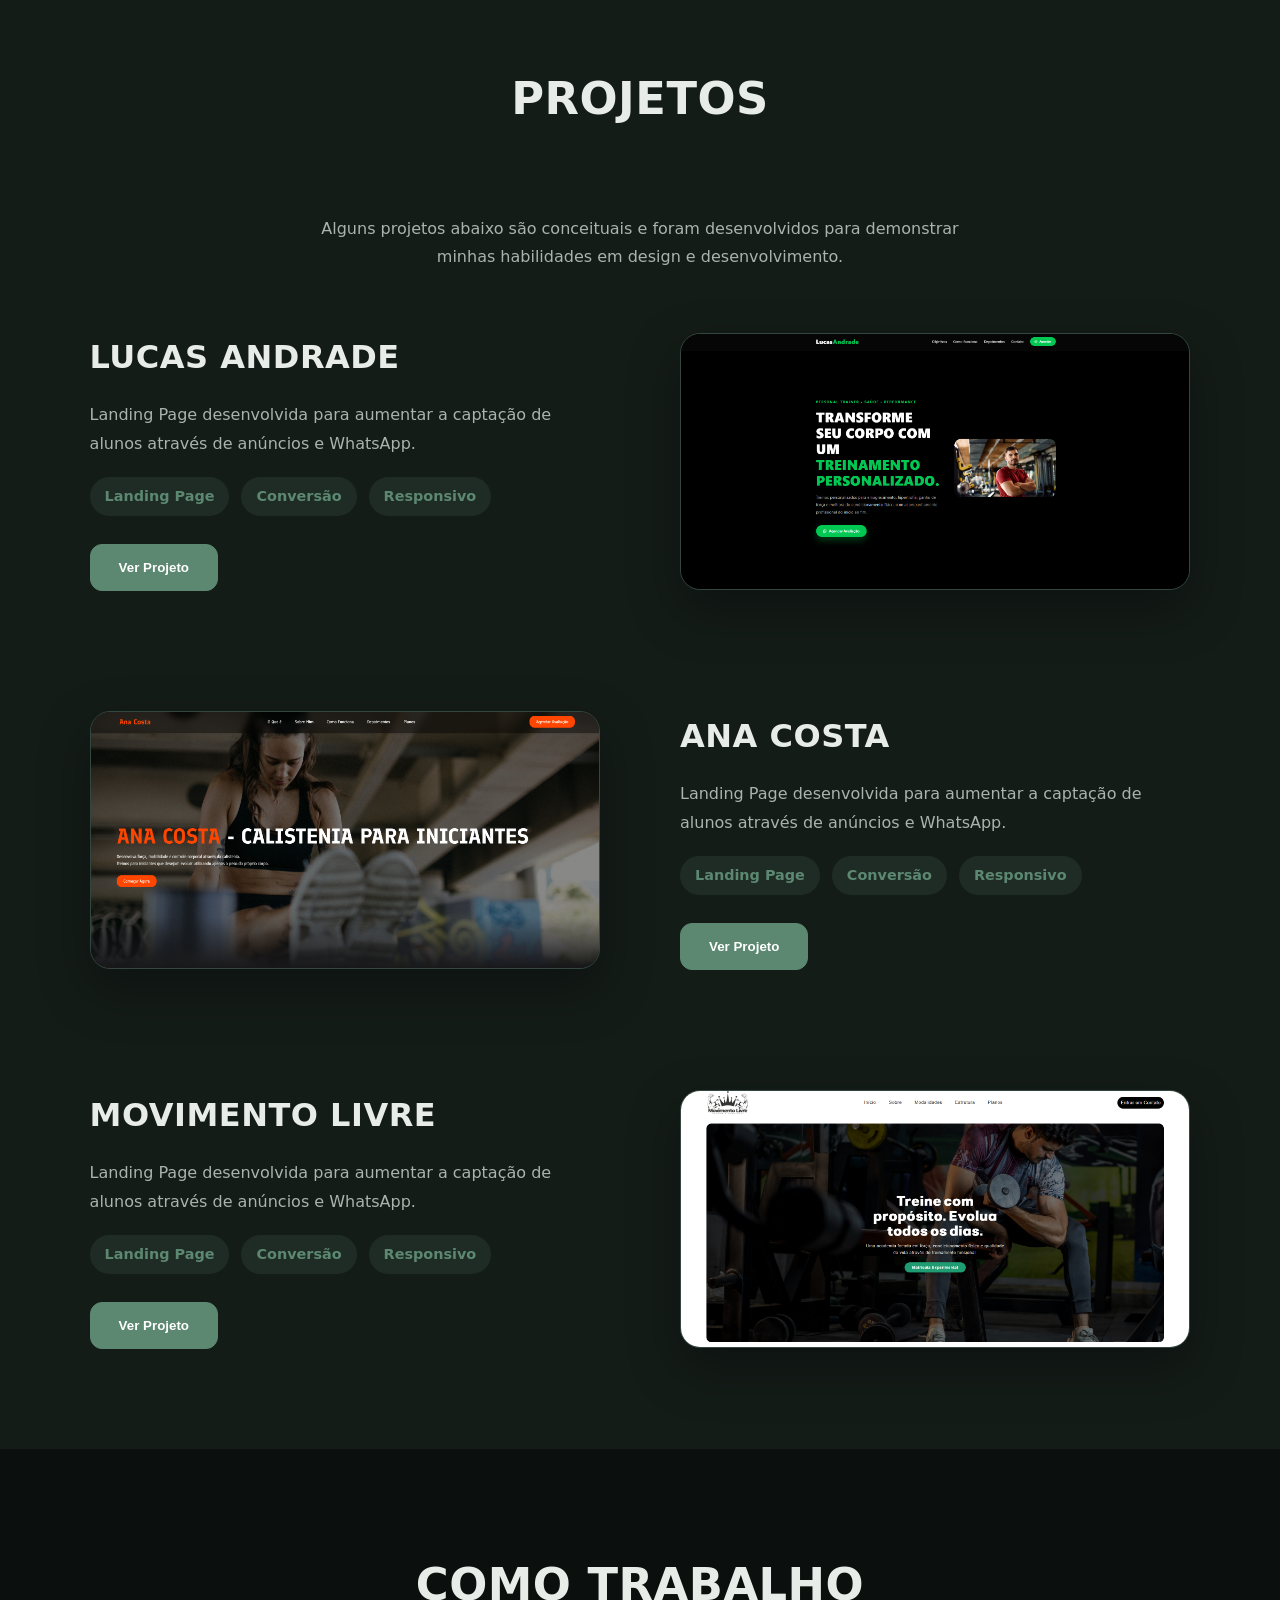
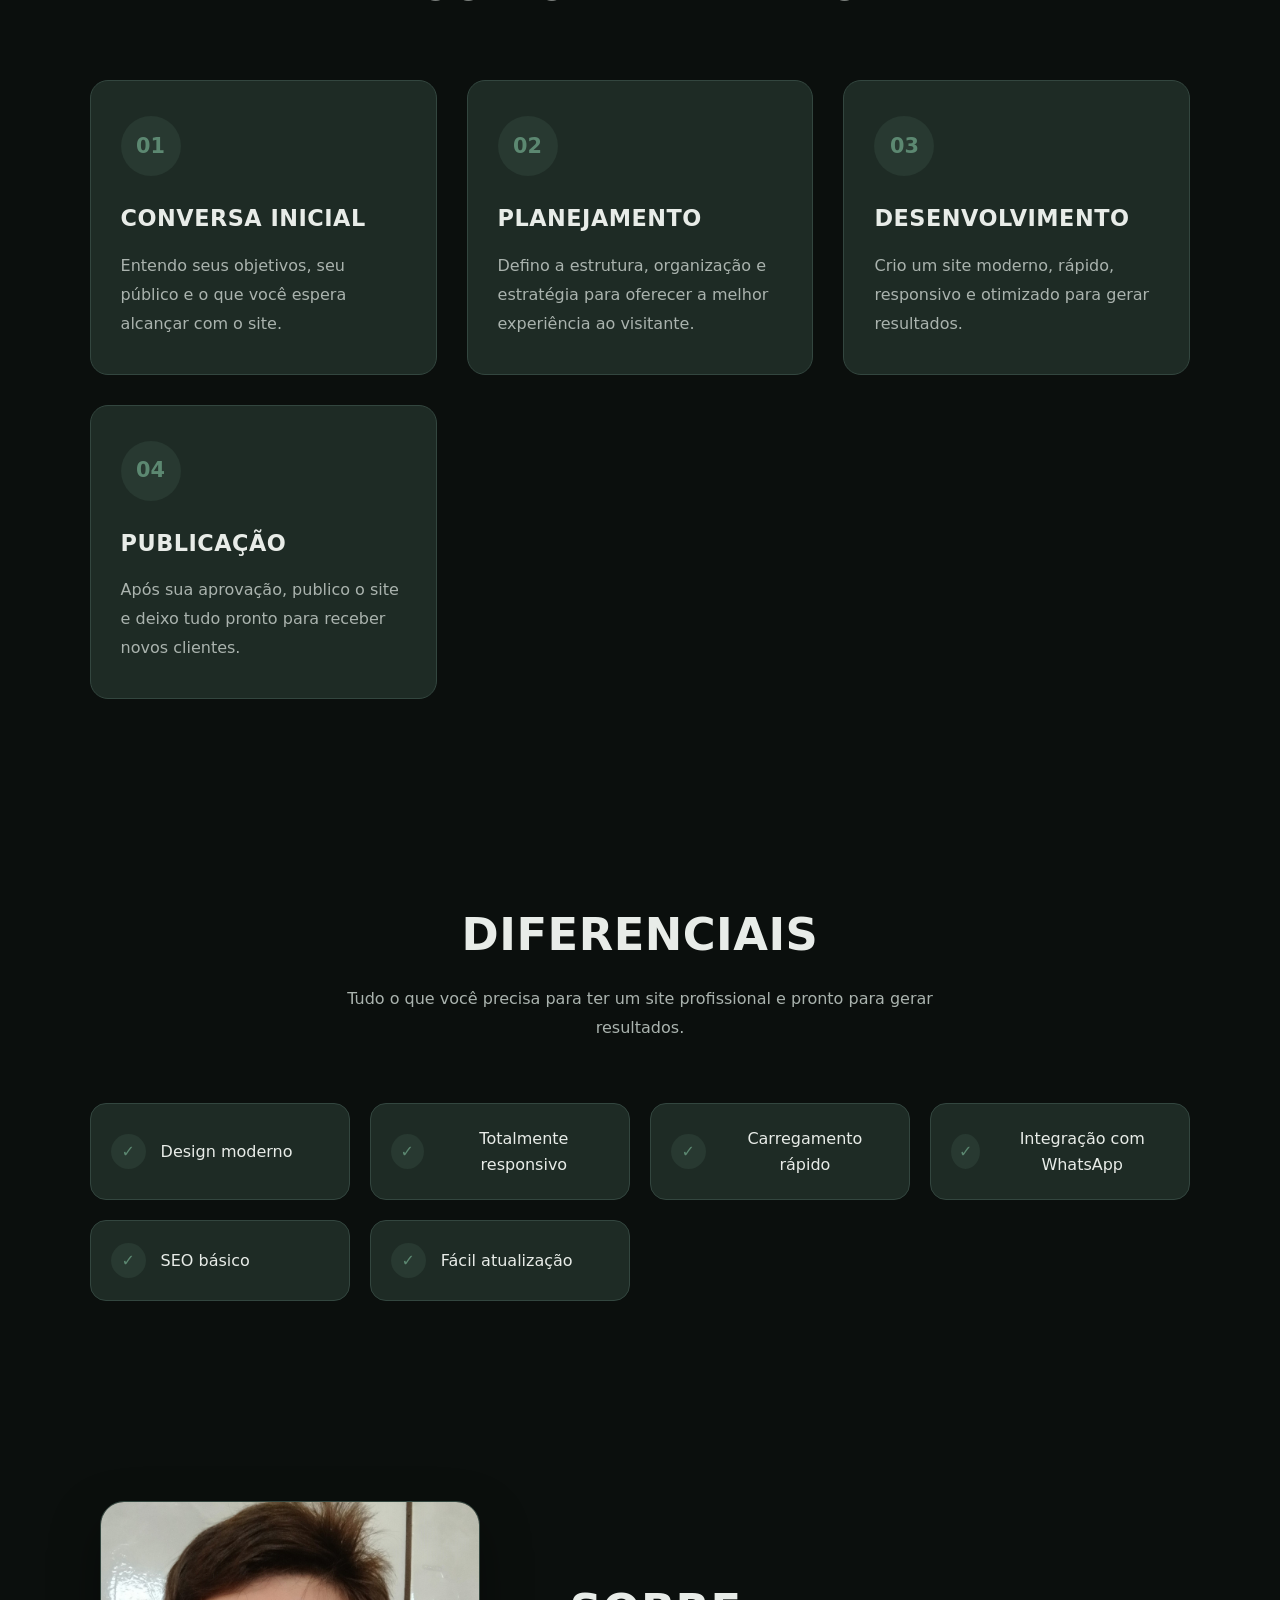
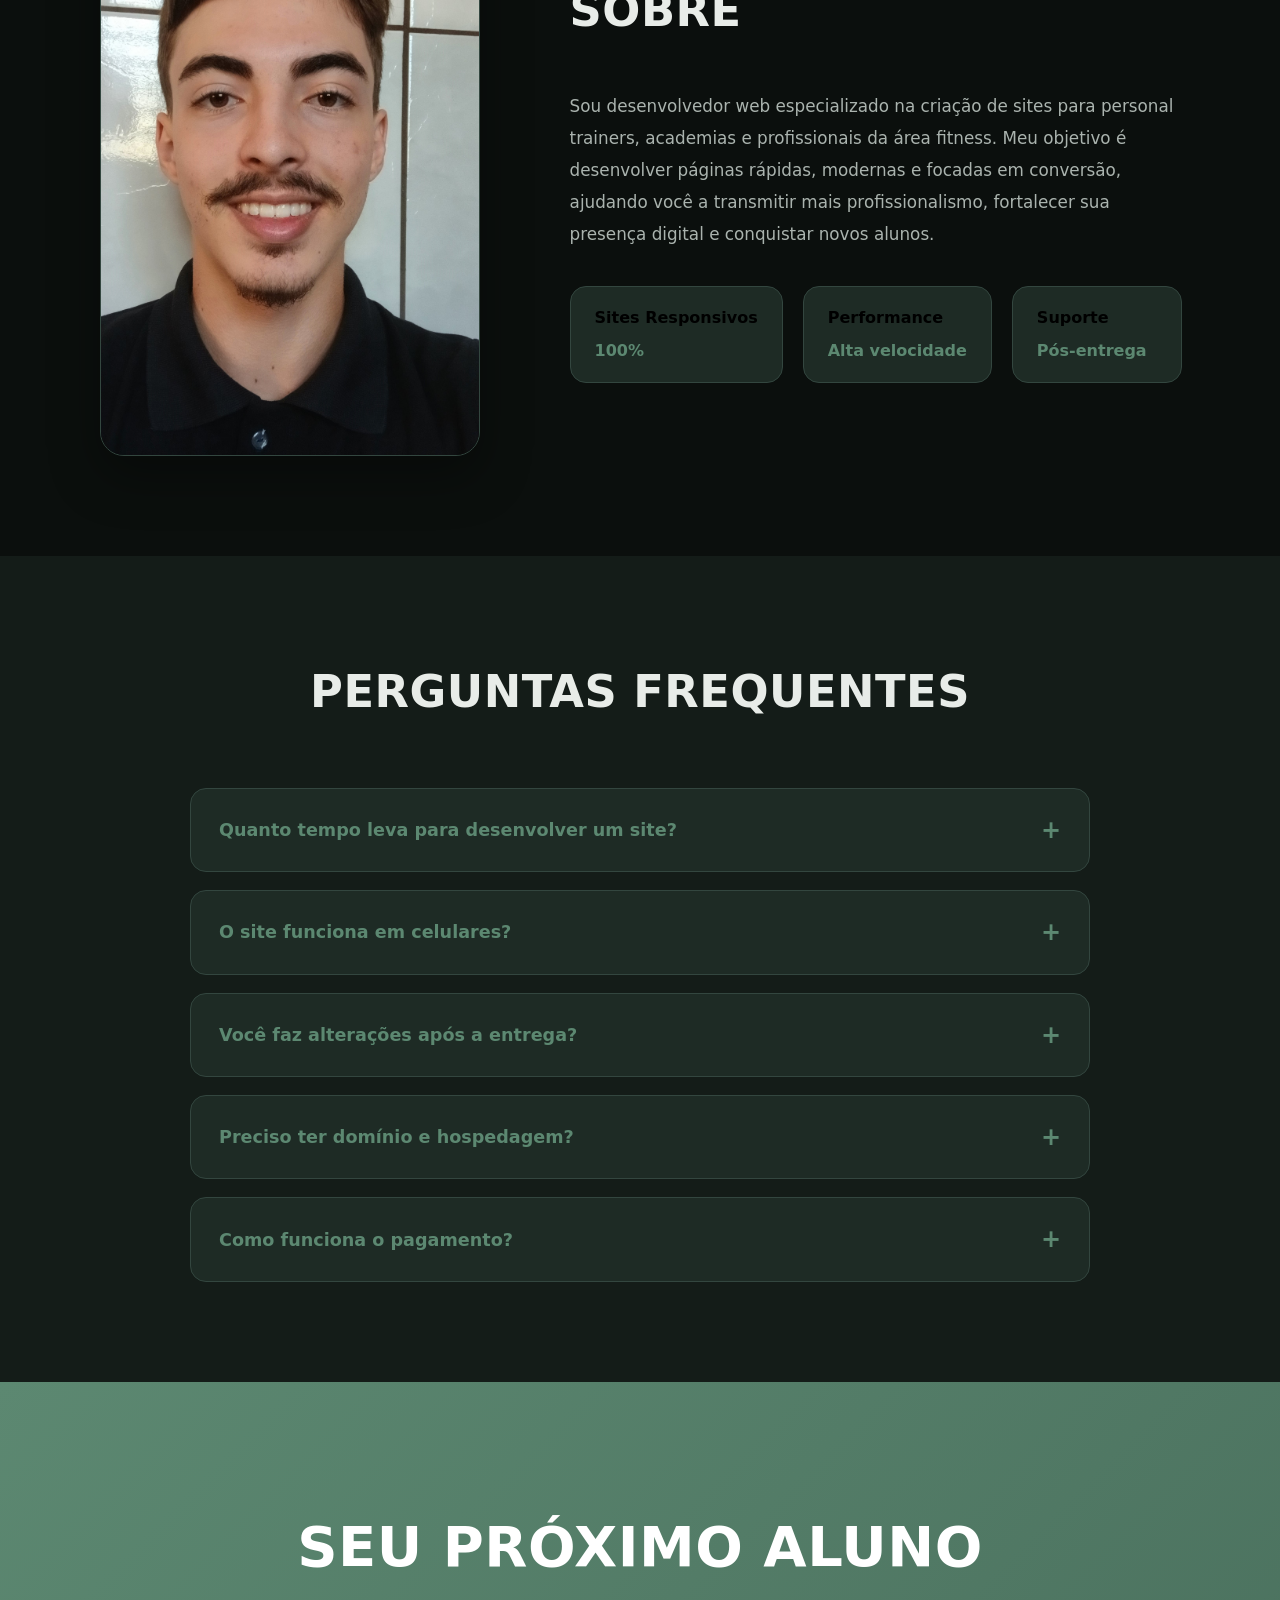
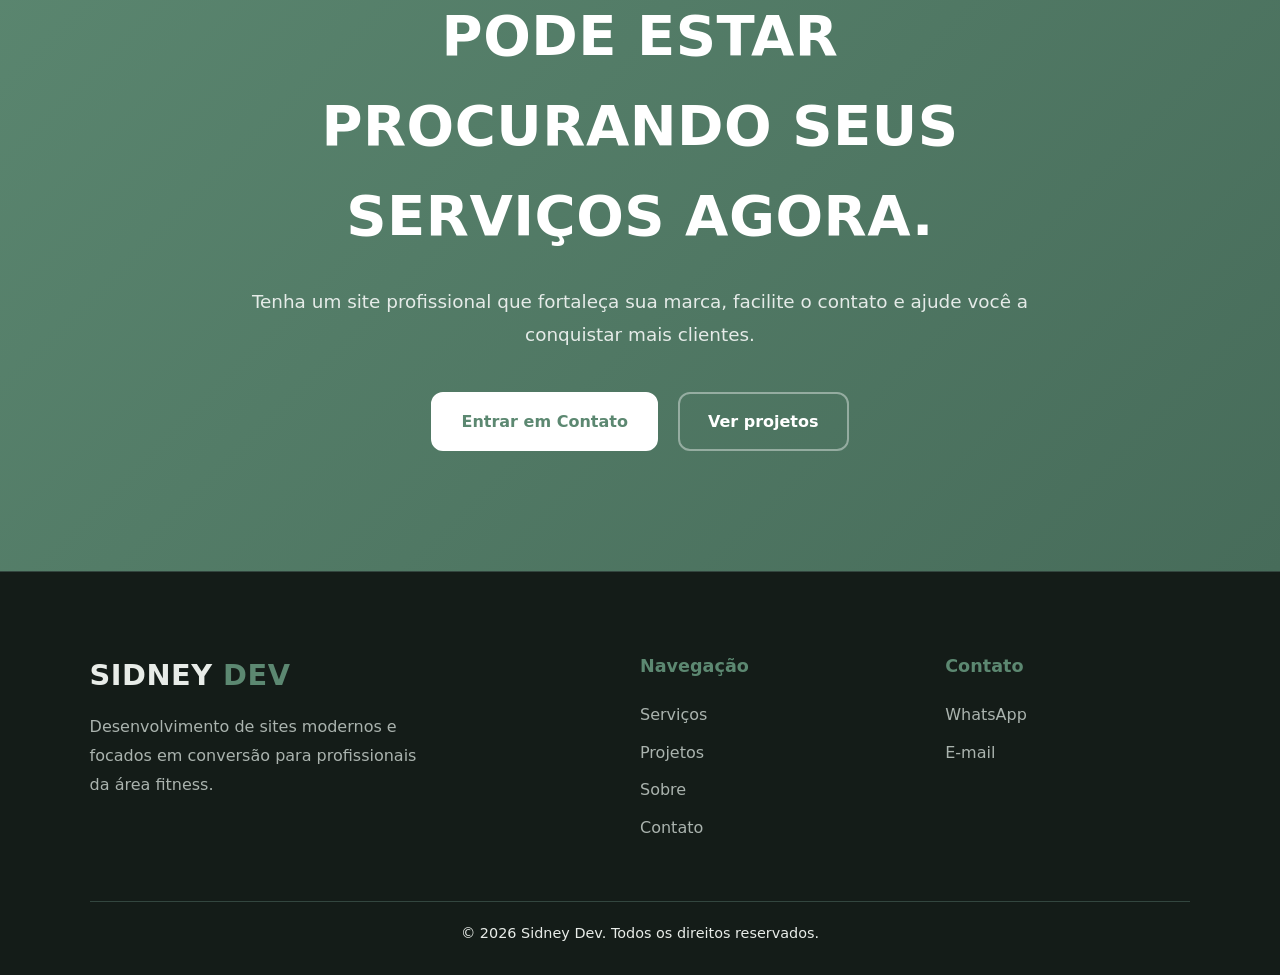
==== commit 53f6c5e8: "atualizacao botao whatsapp" ====
--- a/templates/index.html
+++ b/templates/index.html
@@ -37,6 +37,7 @@
                 <li><a href="#sobre">Sobre</a></li>
                 <li><a href="#cta-final">Contato</a></li>
             </ul>
+            
         </nav>
 
         <button onclick="myFunction()" id="button-ham" class="button-secundario"><i class="fa-solid fa-bars"></i></button>
@@ -62,8 +63,12 @@
 
                 <div class="hero-buttons">
 
-                    <a href="#cta-final" class="button-principal">
-                        Solicitar orçamento
+                    <a
+                        href="https://wa.me/5519995285336?text=Olá,%20Sidney!%20Vim%20pelo%20seu%20portifolio,%20gostaria%20de%20solicitar%20um%20serviço."
+                        class="button-principal"
+                        target="_blank"
+                    >
+                        Entrar em Contato
                     </a>
 
                     <a href="#projetos" class="button-secundario">
@@ -400,8 +405,12 @@
 
                 <div class="cta-buttons">
 
-                    <a href="https://wa.me/SEUNUMERO" class="button-principal">
-                        Solicitar orçamento
+                    <a
+                        href="https://wa.me/5519995285336?text=Olá,%20Sidney!%20Vim%20pelo%20seu%20portifolio,%20gostaria%20de%20solicitar%20um%20serviço."
+                        class="button-principal"
+                        target="_blank"
+                    >
+                        Entrar em Contato
                     </a>
 
                     <a href="#projetos" class="button-secundario">
@@ -442,8 +451,8 @@
 
                 <h4>Contato</h4>
 
-                <a href="https://wa.me/SEUNUMERO">WhatsApp</a>
-                <a href="mailto:seuemail@email.com">E-mail</a>
+                <a href="https://wa.me/5519995285336">WhatsApp</a>
+                <a href="mailto:sidney.fekir@gmail.com@email.com">E-mail</a>
 
             </div>
 
@@ -455,5 +464,6 @@
 
     </footer>
     <script src="../static/js/script.js"></script>
+
 </body>
 </html>
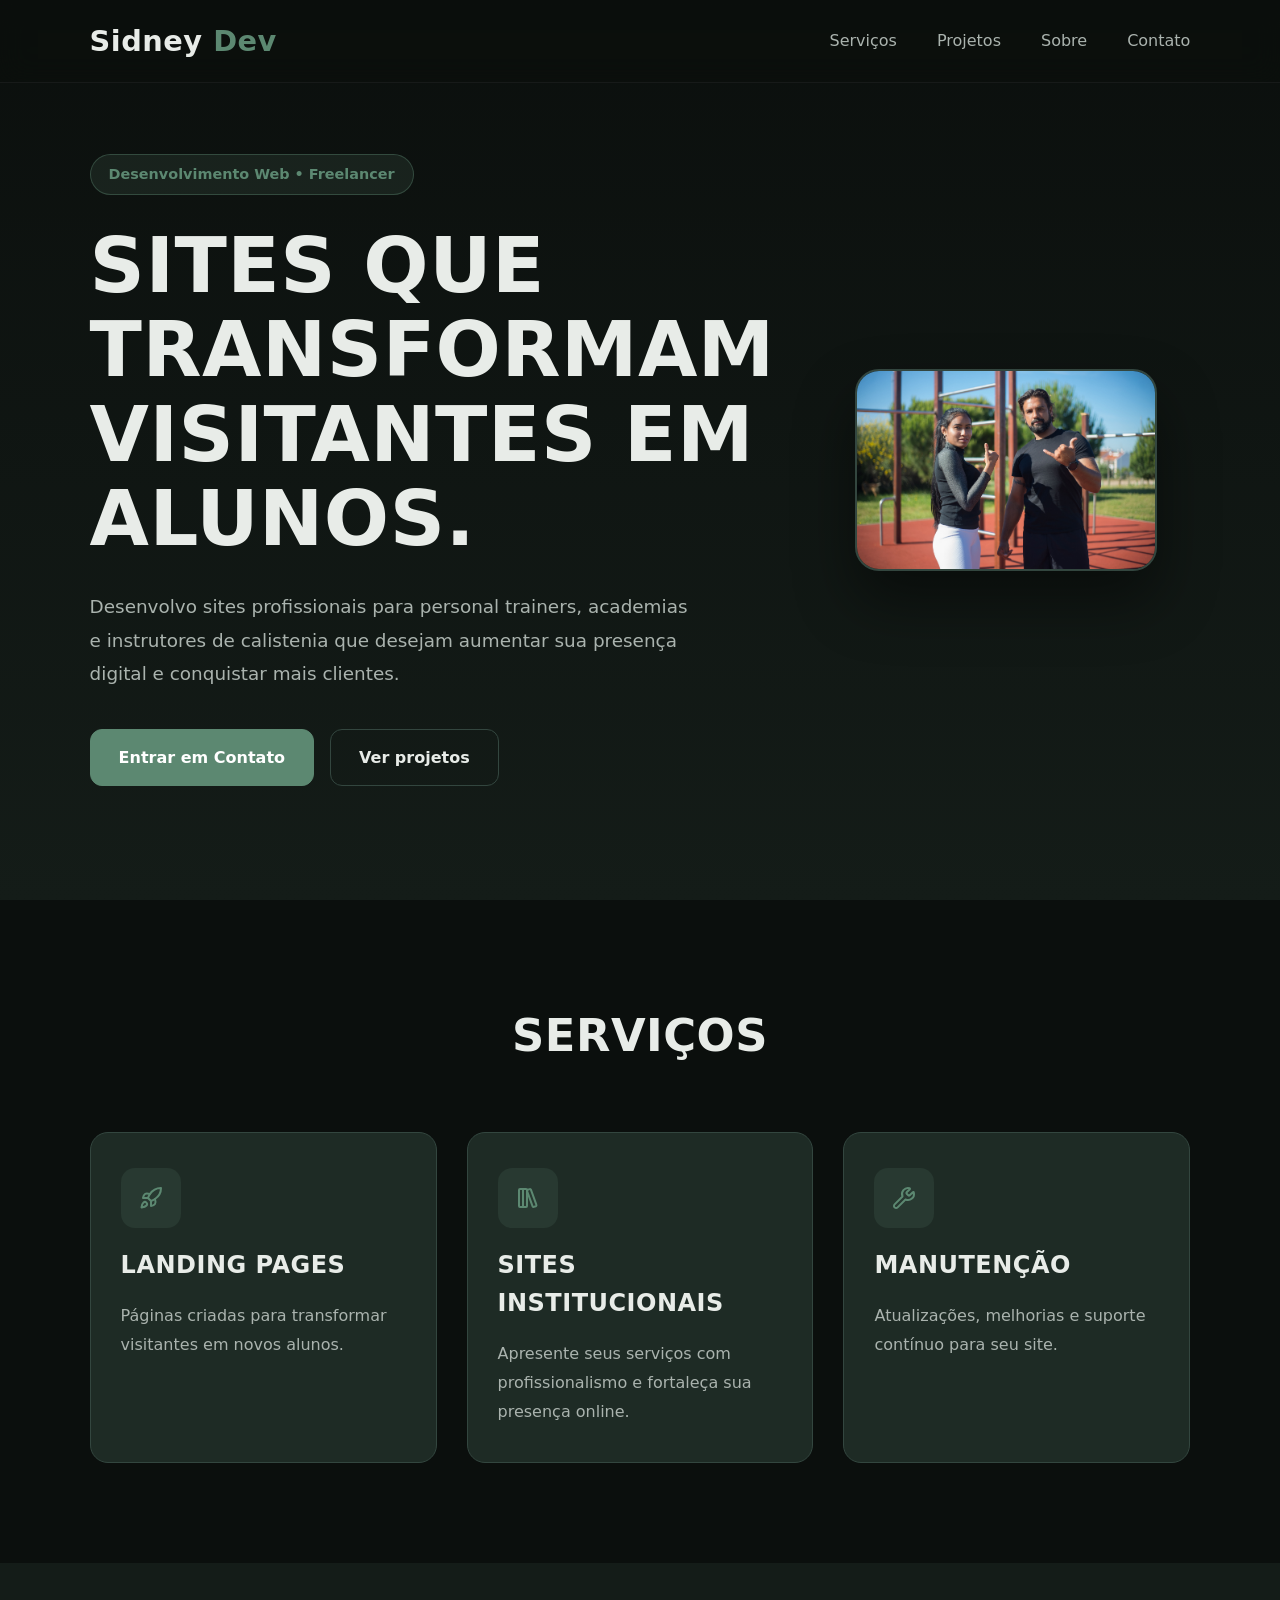
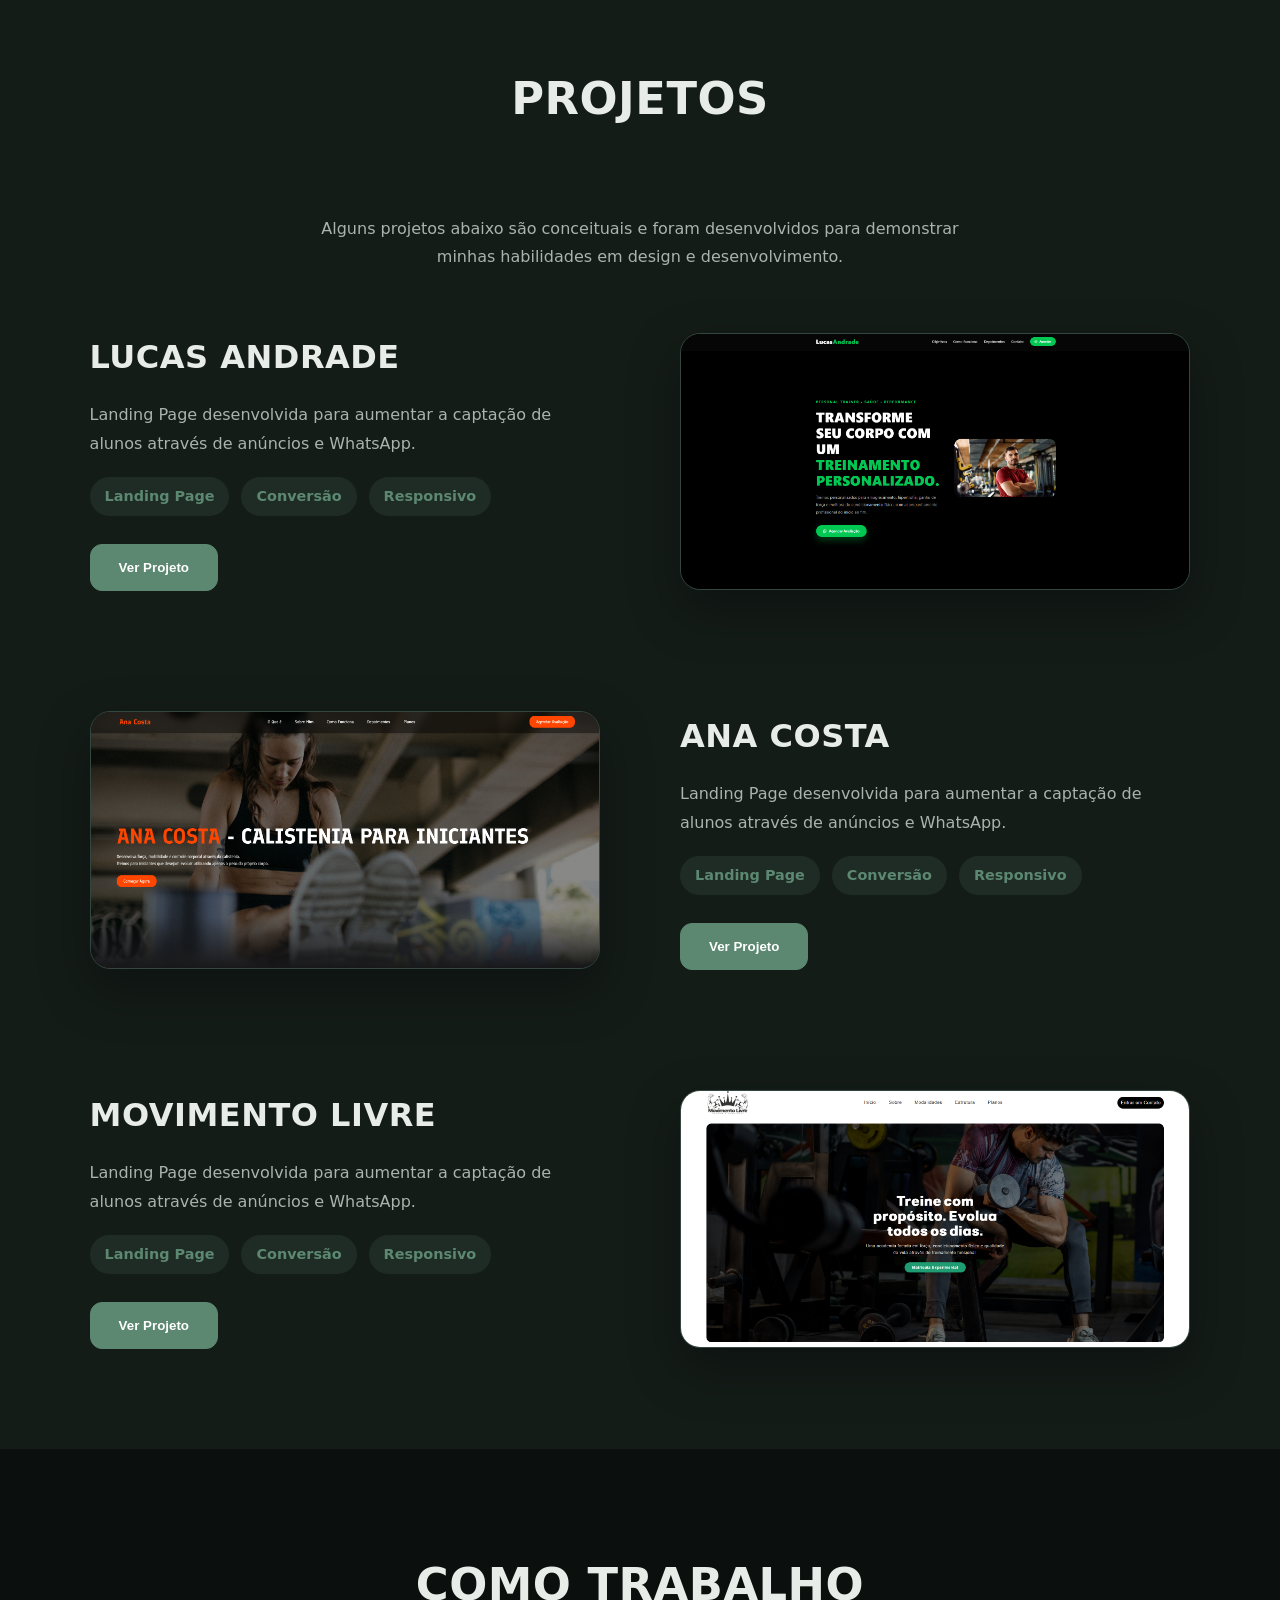
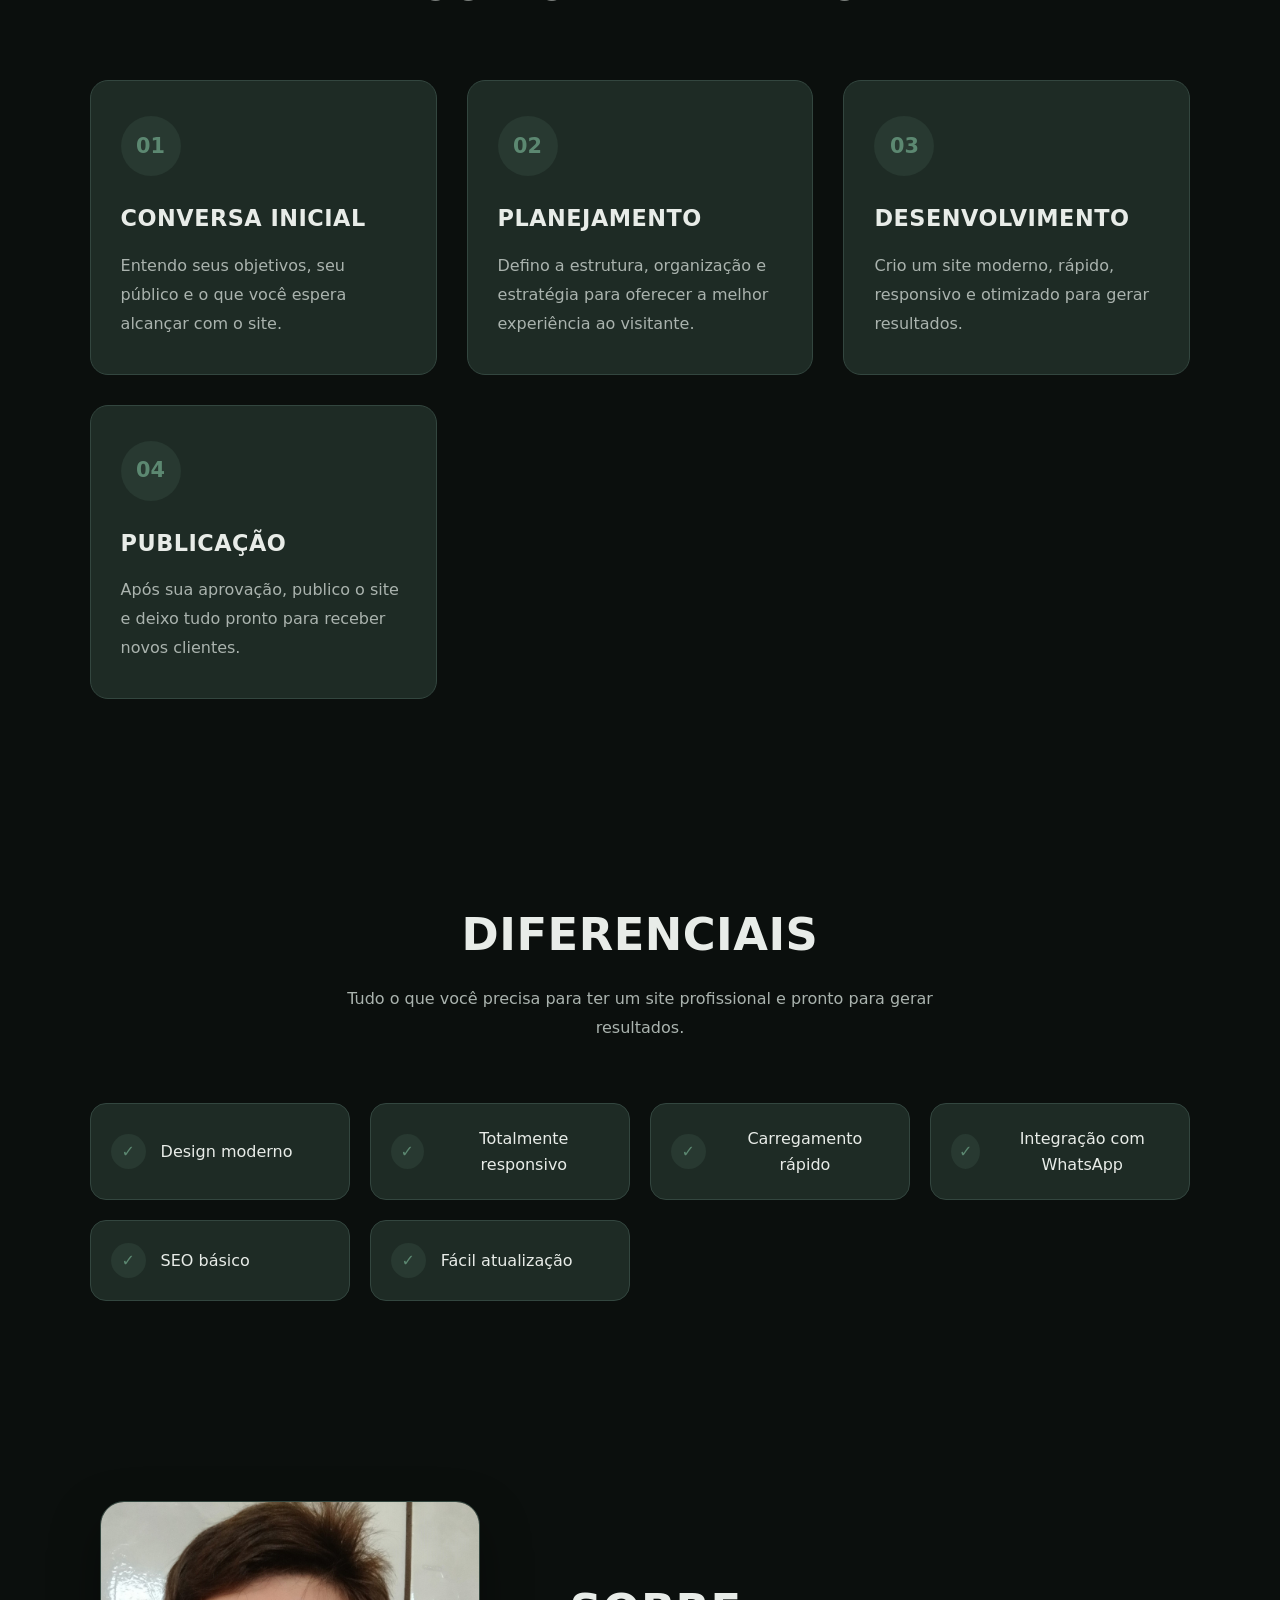
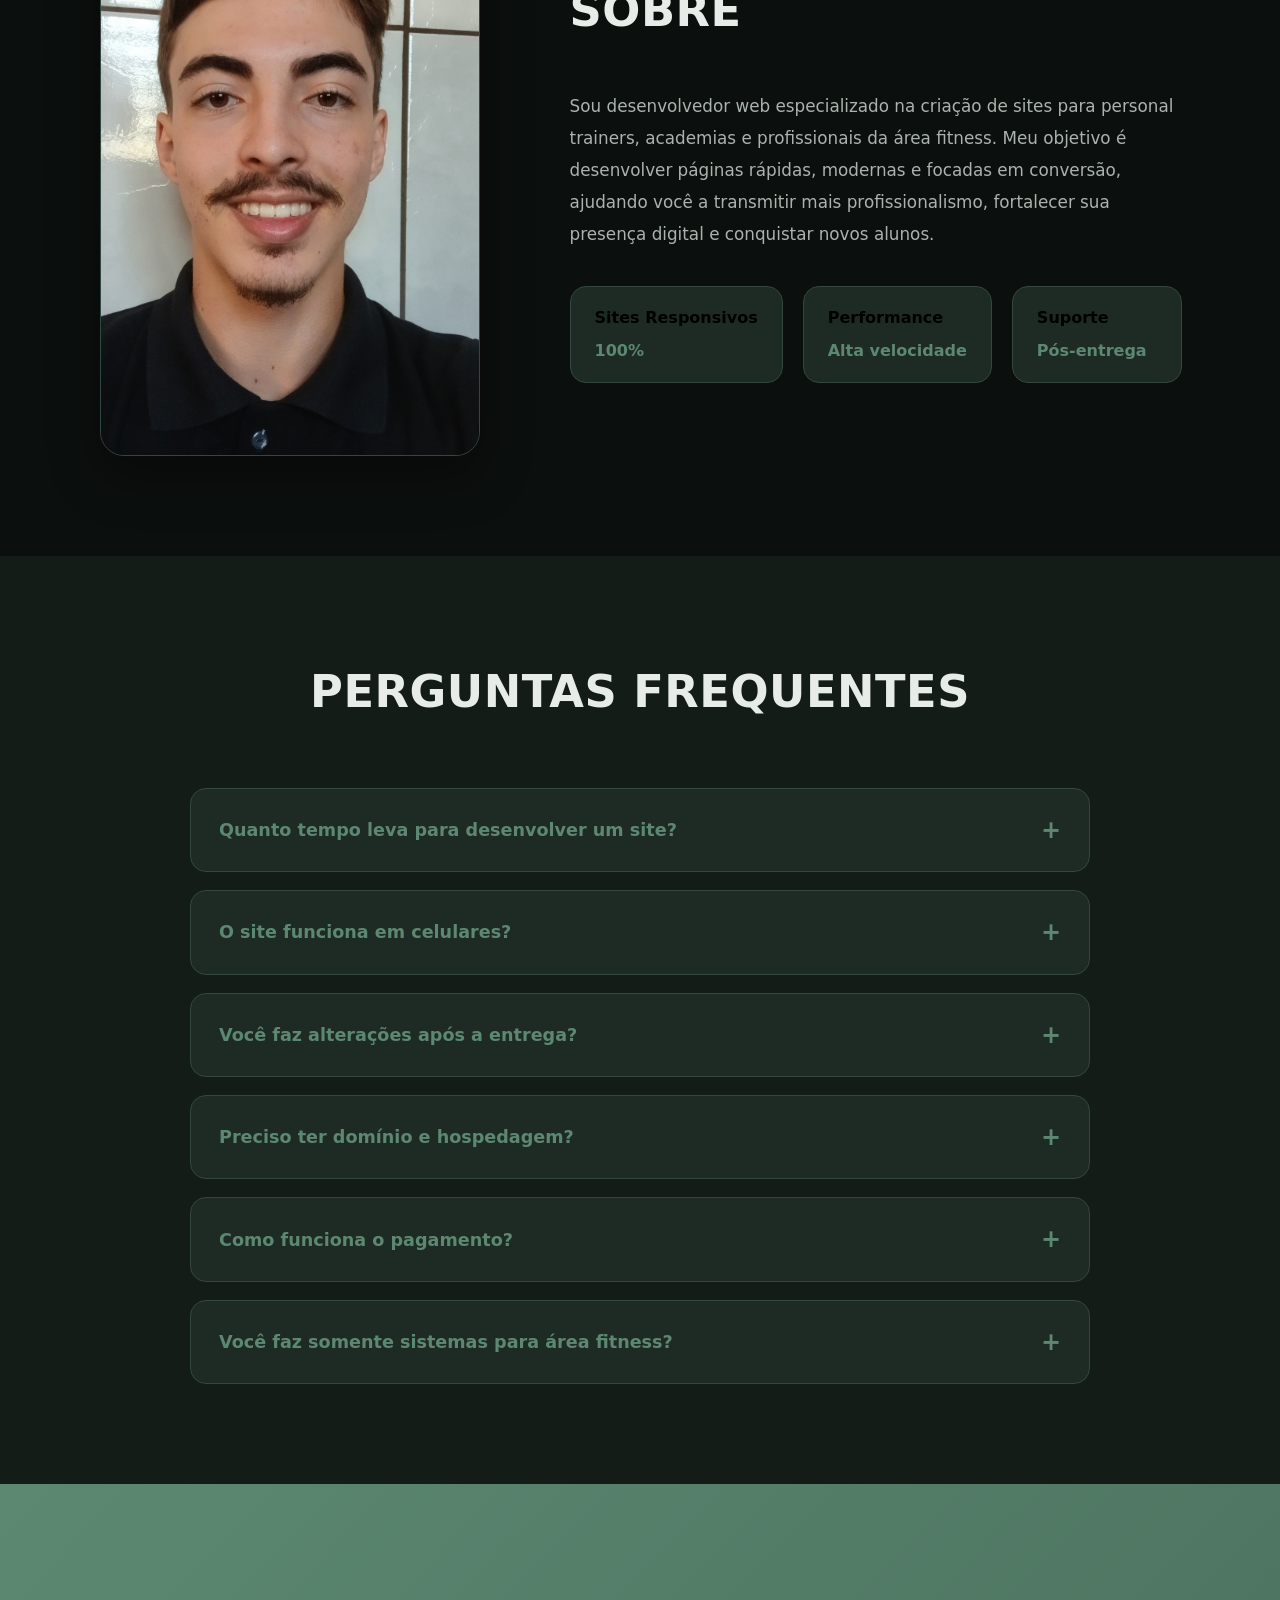
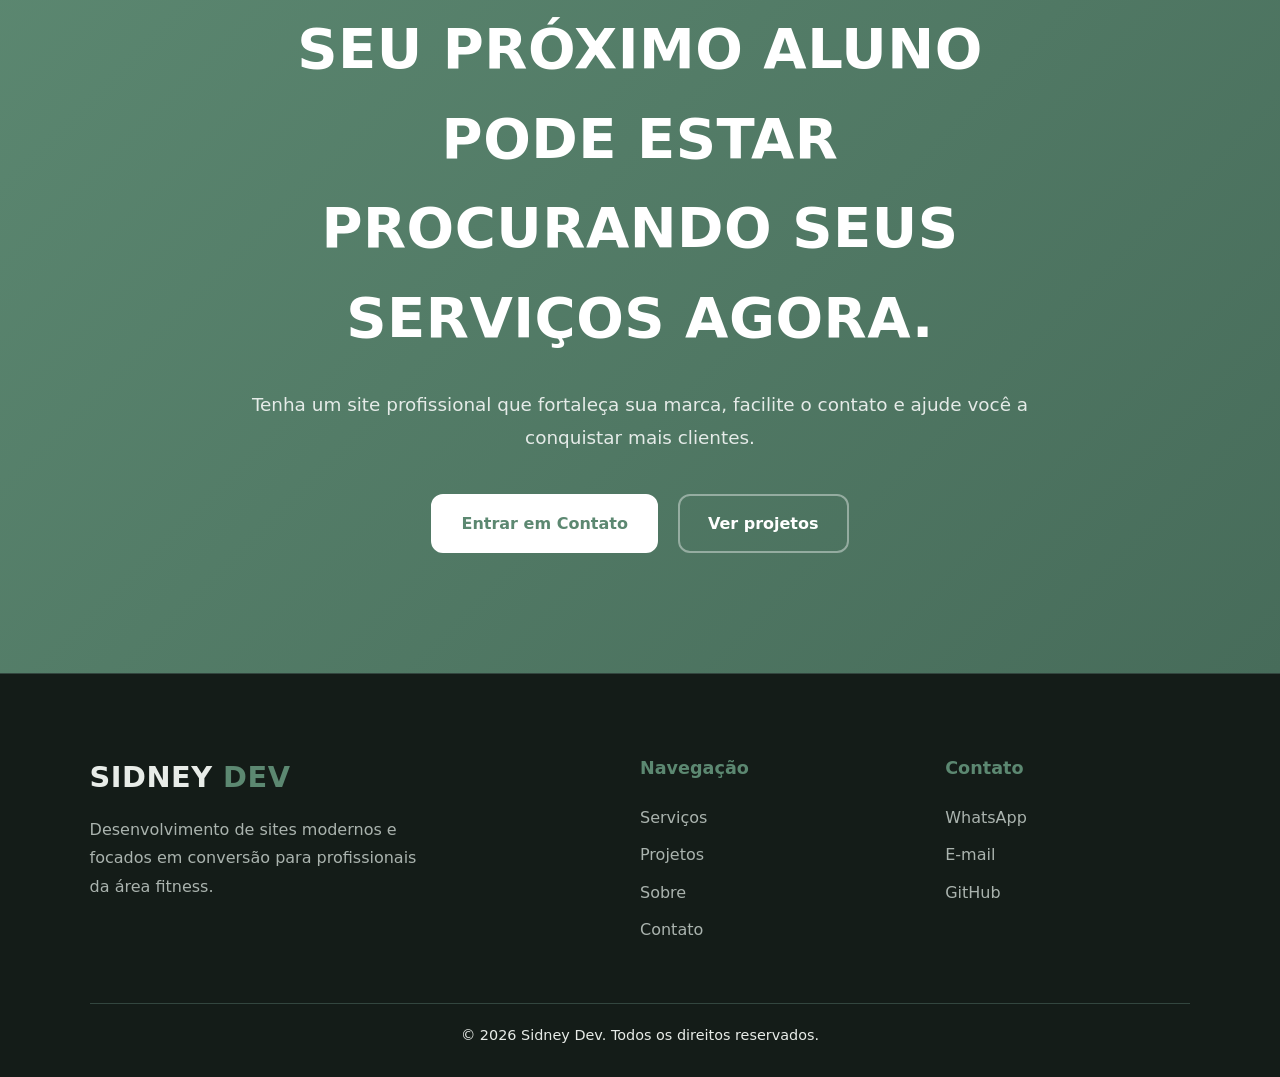
==== commit d2f533fc: "atualizacao faq" ====
--- a/templates/index.html
+++ b/templates/index.html
@@ -389,6 +389,14 @@
                     </p>
                 </details>
 
+                <details>
+                    <summary>Você faz somente sistemas para área fitness?</summary>
+                    <p>
+                        Não. Embora a área fitness seja minha principal área de foco, também desenvolvo sistemas personalizados para empresas e profissionais de diversos segmentos.
+                    </p>
+                    <!-- <a href="https://sidney-queijo-artesanal.vercel.app/" target="_blank" rel="noopener noreferrer">Projeto Queijo Artesanal</a> -->
+                </details>
+
             </div>
 
         </section>
@@ -453,6 +461,7 @@
 
                 <a href="https://wa.me/5519995285336">WhatsApp</a>
                 <a href="mailto:sidney.fekir@gmail.com@email.com">E-mail</a>
+                <a href="https://github.com/HiSidney">GitHub</a>
 
             </div>
 
--- a/static/css/style.css
+++ b/static/css/style.css
@@ -869,6 +869,15 @@
     line-height:1.8;
 }
 
+.faq-container a {
+    padding: 0px 28px 25px;
+    color: var(--text);
+}
+
+.faq-container a:hover {
+    text-decoration: underline;
+}
+
 /* =========================
    CTA FINAL
 ========================= */
